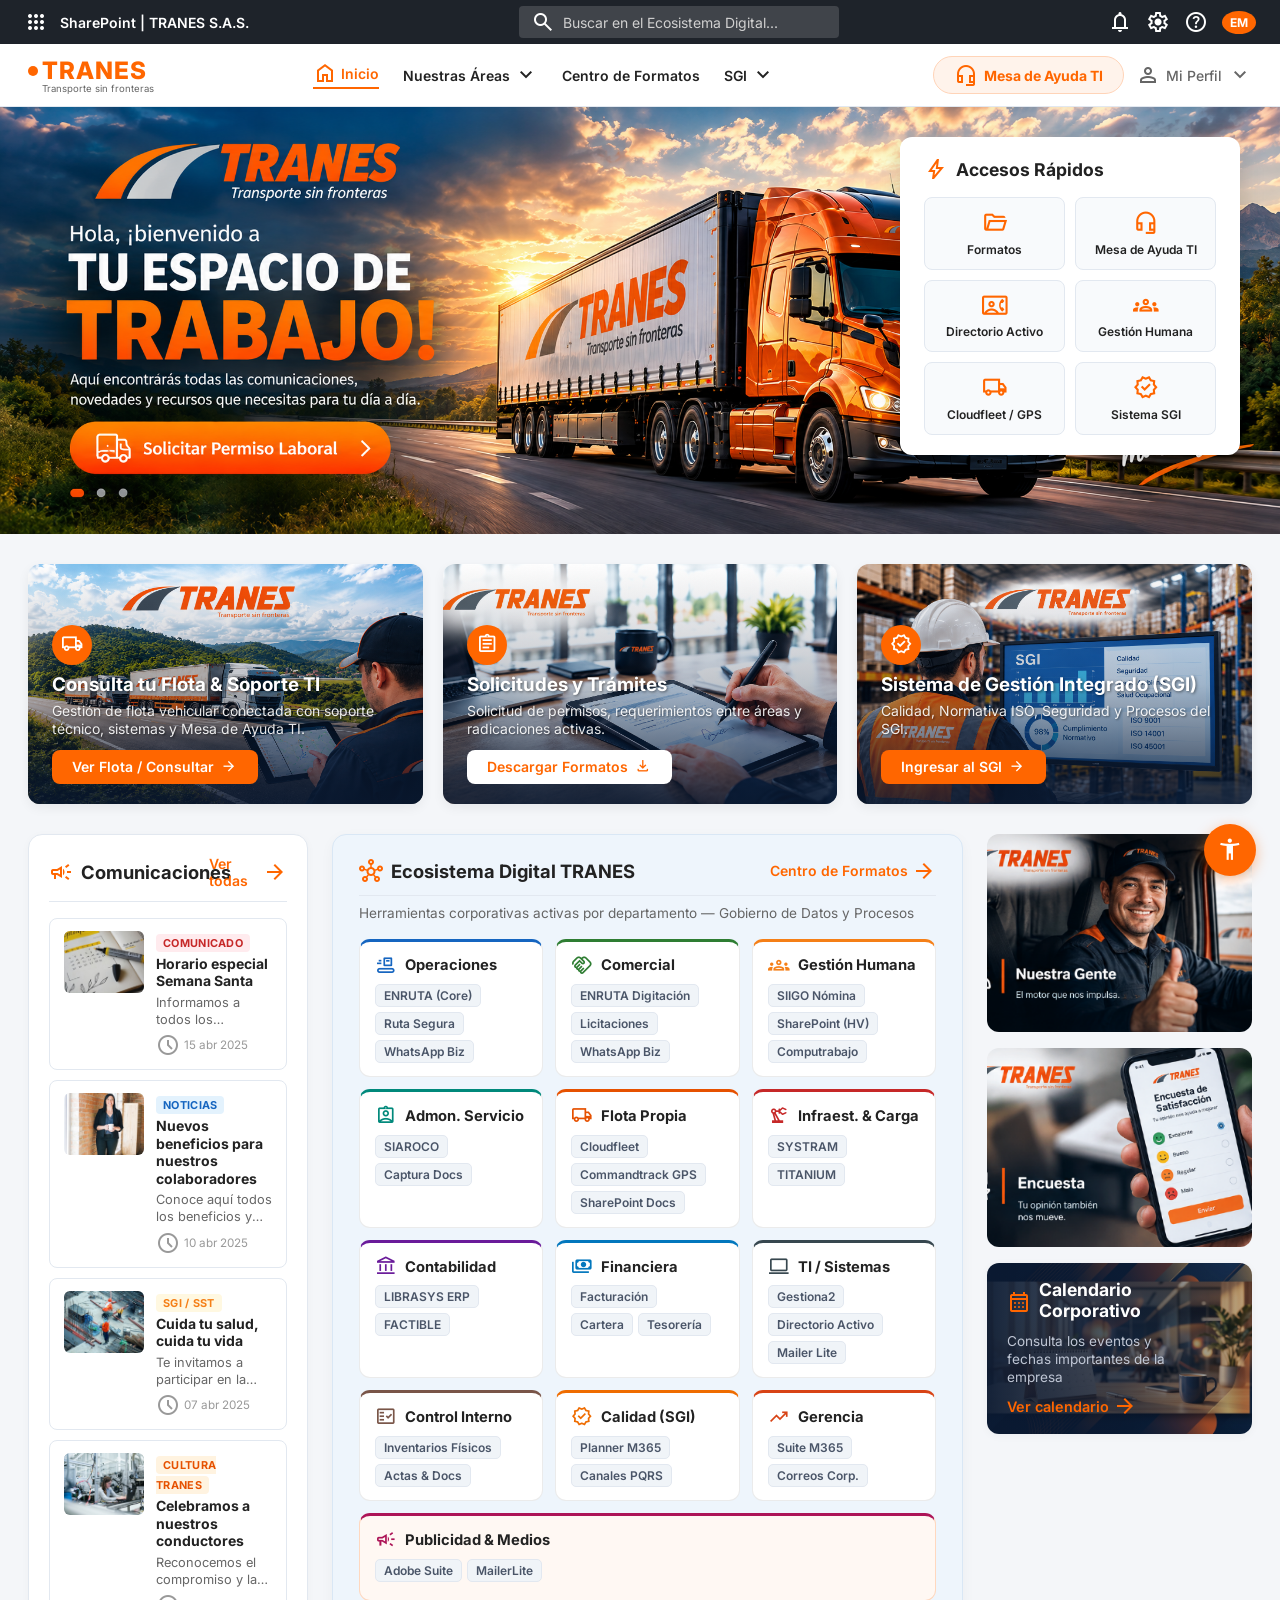
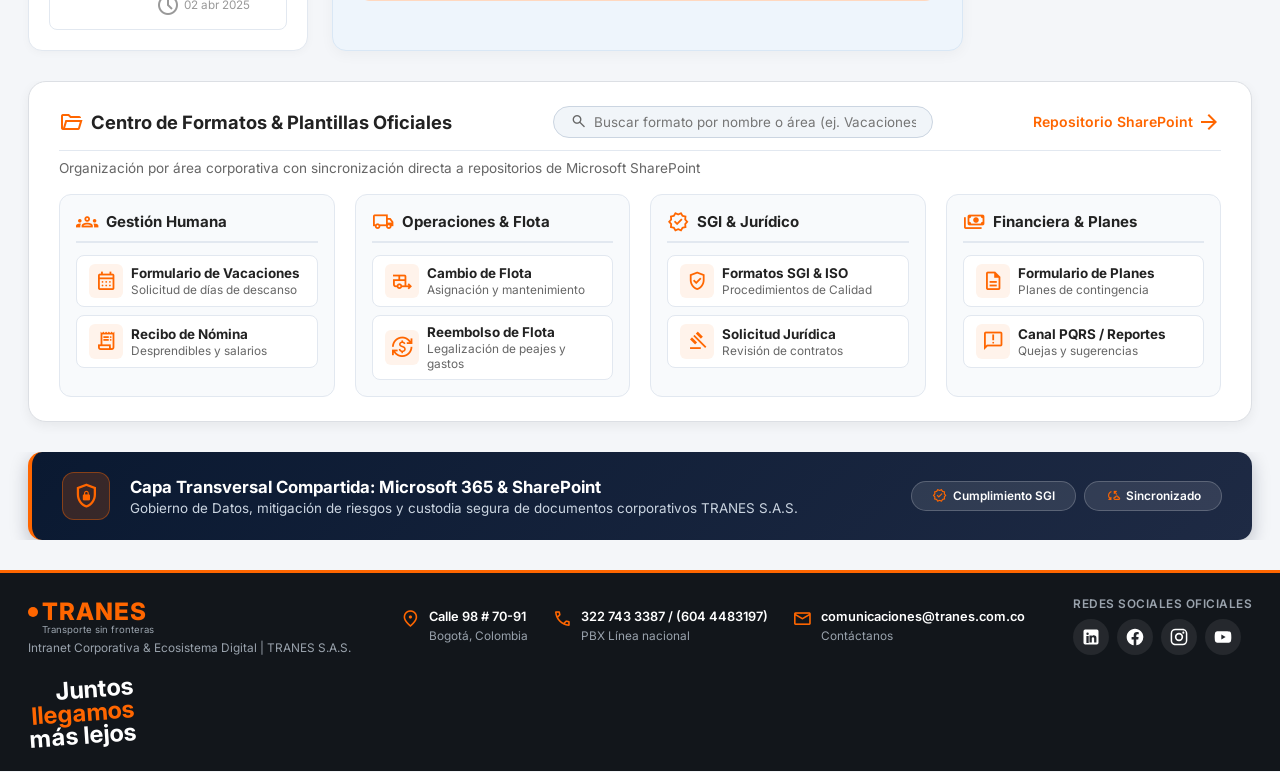
==== Diseño preview Sharepoint/index.html @ 7fc4f7f6 "Add files via upload" ====
<!doctype html>
<html lang="es">
<head>
  <meta charset="UTF-8" />
  <meta name="viewport" content="width=device-width, initial-scale=1.0" />
  <meta http-equiv="X-UA-Compatible" content="IE=edge" />
  <title>TRÁNES S.A.S. | Intranet Corporativa & Ecosistema Digital</title>

  <!-- PRECONNECT: conexión temprana a dominios externos -->
  <link rel="preconnect" href="https://fonts.googleapis.com" />
  <link rel="preconnect" href="https://fonts.gstatic.com" crossorigin />

  <!-- PRELOAD: recurso crítico de fuentes (font-display=swap evita bloqueo) -->
  <link rel="preload" as="style" href="https://fonts.googleapis.com/css2?family=Inter:wght@400;500;600;700;800&family=Caveat:wght@600;700&display=swap" />
  <link rel="stylesheet" href="https://fonts.googleapis.com/css2?family=Inter:wght@400;500;600;700;800&family=Caveat:wght@600;700&display=swap" media="print" onload="this.media='all'" />

  <!-- CSS CRÍTICO: carga síncrona -->
  <link rel="stylesheet" href="styles.css" />

  <!-- Material Symbols: carga asíncrona para no bloquear renderizado -->
  <link rel="preload" as="style" href="https://fonts.googleapis.com/css2?family=Material+Symbols+Outlined:opsz,wght,FILL,GRAD@20..48,100..700,0..1,-50..200" />
  <link rel="stylesheet" href="https://fonts.googleapis.com/css2?family=Material+Symbols+Outlined:opsz,wght,FILL,GRAD@20..48,100..700,0..1,-50..200" media="print" onload="this.media='all'" />

  <noscript>
    <link rel="stylesheet" href="https://fonts.googleapis.com/css2?family=Material+Symbols+Outlined:opsz,wght,FILL,GRAD@20..48,100..700,0..1,-50..200" />
    <link rel="stylesheet" href="https://fonts.googleapis.com/css2?family=Inter:wght@400;500;600;700;800&family=Caveat:wght@600;700&display=swap" />
  </noscript>

  <!-- PRELOAD: imágenes LCP ( Largest Contentful Paint ) -->
  <link rel="preload" as="image" href="assets/banner-flota.png" />
  <link rel="preload" as="image" href="assets/hero-banner.png" />
<body>
  <a href="#inicio" class="skip-nav">Saltar al contenido principal</a>

  <!-- BARRA SUPERIOR DE SHAREPOINT -->
  <header class="topbar" role="banner">
    <div class="topbar-left">
      <button class="app-grid" aria-label="Aplicaciones"><span class="material-symbols-outlined">apps</span></button>
      <span>SharePoint | TRANES S.A.S.</span>
    </div>
    <div class="search">
      <span class="material-symbols-outlined search-icon" aria-hidden="true">search</span>
      <input placeholder="Buscar en el Ecosistema Digital..." aria-label="Buscar en el Ecosistema Digital" />
    </div>
    <div class="top-actions">
      <button aria-label="Notificaciones"><span class="material-symbols-outlined">notifications</span></button>
      <button aria-label="Configuración"><span class="material-symbols-outlined">settings</span></button>
      <button aria-label="Ayuda"><span class="material-symbols-outlined">help</span></button>
      <span class="avatar" title="Emmanuel Muñoz" role="img" aria-label="Avatar de usuario">EM</span>
    </div>
  </header>

  <!-- NAVEGACIÓN PRINCIPAL -->
  <nav class="mainnav" role="navigation" aria-label="Navegación principal">
    <a class="brand" href="#inicio" aria-label="TRÁNES - Inicio">
      <div class="brand-logo">
        <span class="brand-dot" aria-hidden="true"></span>
        <span class="brand-name">TRANES</span>
      </div>
      <span class="brand-tagline">Transporte sin fronteras</span>
    </a>

    <button class="mobile-toggle" aria-label="Abrir menú de navegación" aria-expanded="false" aria-controls="navlinks">
      <span class="material-symbols-outlined">menu</span>
    </button>
    
    <div class="navlinks" id="navlinks">
      <a class="active" href="#inicio"><span class="material-symbols-outlined">home</span> Inicio</a>
      
      <div class="dropdown">
        <button class="dropdown-toggle" aria-expanded="false" aria-controls="menu-areas">
          Nuestras Áreas <span class="material-symbols-outlined">expand_more</span>
        </button>
        <div class="dropdown-menu menu-grid-areas" id="menu-areas" role="menu">
          <a href="#area-operaciones" role="menuitem"><span class="material-symbols-outlined">conveyor_belt</span> Operaciones (ENRUTA)</a>
          <a href="#area-comercial" role="menuitem"><span class="material-symbols-outlined">handshake</span> Comercial (Licitaciones)</a>
          <a href="#area-gh" role="menuitem"><span class="material-symbols-outlined">groups</span> Gestión Humana (SIIGO)</a>
          <a href="#area-admon" role="menuitem"><span class="material-symbols-outlined">assignment_ind</span> Admon. Servicio (SIAROCO)</a>
          <a href="#area-flota" role="menuitem"><span class="material-symbols-outlined">local_shipping</span> Flota Propia (Cloudfleet)</a>
          <a href="#area-infraestructura" role="menuitem"><span class="material-symbols-outlined">precision_manufacturing</span> Infraestructura (SYSTRAM)</a>
          <a href="#area-contabilidad" role="menuitem"><span class="material-symbols-outlined">account_balance</span> Contabilidad (LIBRASYS)</a>
          <a href="#area-financiera" role="menuitem"><span class="material-symbols-outlined">payments</span> Financiera (Facturación)</a>
          <a href="#area-ti" role="menuitem"><span class="material-symbols-outlined">computer</span> TI (Mesa Servicios)</a>
          <a href="#area-control" role="menuitem"><span class="material-symbols-outlined">fact_check</span> Control Interno</a>
          <a href="#area-calidad" role="menuitem"><span class="material-symbols-outlined">verified</span> Calidad / SGI</a>
          <a href="#area-gerencia" role="menuitem"><span class="material-symbols-outlined">trending_up</span> Gerencia (M365)</a>
          <a href="#area-publicidad" role="menuitem"><span class="material-symbols-outlined">campaign</span> Publicidad & Medios</a>
        </div>
      </div>

      <a href="#formatos">Centro de Formatos</a>

      <div class="dropdown">
        <button class="dropdown-toggle" aria-expanded="false" aria-controls="menu-sgi">
          SGI <span class="material-symbols-outlined">expand_more</span>
        </button>
        <div class="dropdown-menu" id="menu-sgi" role="menu">
          <a href="#sgi-calidad" role="menuitem"><span class="material-symbols-outlined">verified</span> Calidad & Certificaciones ISO</a>
          <a href="#sgi-sst" role="menuitem"><span class="material-symbols-outlined">shield</span> Seguridad Laboral (SST)</a>
          <a href="#sgi-riesgos" role="menuitem"><span class="material-symbols-outlined">warning</span> Matriz de Riesgos & Auditorías</a>
          <a href="#sgi-formatos" role="menuitem"><span class="material-symbols-outlined">folder_open</span> Formatos y Manuales SGI</a>
        </div>
      </div>
    </div>

    <div class="navright">
      <a href="https://gestiona2.co/" target="_blank" class="nav-btn nav-btn-highlight" title="Portal Oficial de Soporte Técnico (Gestiona2 / Calderón)" rel="noopener">
        <span class="material-symbols-outlined">headset_mic</span> Mesa de Ayuda TI
      </a>
      <button class="nav-btn"><span class="material-symbols-outlined">person</span> Mi Perfil <span class="material-symbols-outlined">expand_more</span></button>
    </div>
  </nav>

  <main id="inicio">
    <!-- HERO BANNER CON MONITOR EN TIEMPO REAL DEL ECOSISTEMA DIGITAL -->
    <section class="hero" role="region" aria-label="Banner de bienvenida de la intranet TRANES con imagen de camión en carretera">
      <div class="hero-content">
        <aside class="quick-panel" aria-label="Accesos rápidos">
          <h2><span class="material-symbols-outlined orange-icon" aria-hidden="true">bolt</span> Accesos Rápidos</h2>
          <div class="quick-grid">
            <button class="quick-item" aria-label="Formatos">
              <span class="material-symbols-outlined" aria-hidden="true">folder_open</span>
              <span>Formatos</span>
            </button>
            <button class="quick-item" aria-label="Mesa de Ayuda TI">
              <span class="material-symbols-outlined" aria-hidden="true">headset_mic</span>
              <span>Mesa de Ayuda TI</span>
            </button>
            <button class="quick-item" aria-label="Directorio Activo">
              <span class="material-symbols-outlined" aria-hidden="true">contact_phone</span>
              <span>Directorio Activo</span>
            </button>
            <button class="quick-item" aria-label="Gestión Humana">
              <span class="material-symbols-outlined" aria-hidden="true">groups</span>
              <span>Gestión Humana</span>
            </button>
            <button class="quick-item" aria-label="Cloudfleet / GPS">
              <span class="material-symbols-outlined" aria-hidden="true">local_shipping</span>
              <span>Cloudfleet / GPS</span>
            </button>
            <button class="quick-item" aria-label="Sistema SGI">
              <span class="material-symbols-outlined" aria-hidden="true">verified</span>
              <span>Sistema SGI</span>
            </button>
          </div>
        </aside>
      </div>
    </section>

    <!-- BANNERS DE ACCESO RÁPIDO (3 BANNERS SUPERIORES) -->
    <section class="feature-grid" aria-label="Accesos destacados">
      <div class="feature-card" title="Consulta tu Flota y Monitoreo GPS (Cloudfleet / GPS Commandtrack)" aria-label="Banner de flota y soporte TI">
        <img src="assets/banner-flota.png" class="card-bg-img" alt="" aria-hidden="true" width="1200" height="630" />
        <div class="card-content-wrapper">
          <div class="card-icon"><span class="material-symbols-outlined" aria-hidden="true">local_shipping</span></div>
          <div class="card-text">
              <h3>Consulta tu Flota & Soporte TI</h3>
              <p>Gestión de flota vehicular conectada con soporte técnico, sistemas y Mesa de Ayuda TI.</p>
          </div>
          <a href="https://gestiona2.co/" target="_blank" class="banner-btn" rel="noopener">Ver Flota / Consultar <span class="material-symbols-outlined" aria-hidden="true">arrow_forward</span></a>
        </div>
      </div>

      <div class="feature-card" title="Solicitudes y Trámites" aria-label="Banner de solicitudes y trámites">
        <img src="assets/banner-formatos.png" class="card-bg-img" alt="" aria-hidden="true" width="1200" height="630" />
        <div class="card-content-wrapper">
          <div class="card-icon"><span class="material-symbols-outlined" aria-hidden="true">assignment</span></div>
          <div class="card-text">
              <h3>Solicitudes y Trámites</h3>
              <p>Solicitud de permisos, requerimientos entre áreas y radicaciones activas.</p>
          </div>
          <a href="#formatos" class="banner-btn banner-btn-secondary">Descargar Formatos <span class="material-symbols-outlined" aria-hidden="true">download</span></a>
        </div>
      </div>

      <div class="feature-card" id="sgi" title="Sistema de Gestión Integrado (SGI)" aria-label="Banner del Sistema de Gestión Integrado">
        <img src="assets/banner-sst.png" class="card-bg-img" alt="" aria-hidden="true" width="1200" height="630" />
        <div class="card-content-wrapper">
          <div class="card-icon"><span class="material-symbols-outlined" aria-hidden="true">verified</span></div>
          <div class="card-text">
              <h3>Sistema de Gestión Integrado (SGI)</h3>
              <p>Calidad, Normativa ISO, Seguridad y Procesos del SGI.</p>
          </div>
          <a href="#sgi" class="banner-btn">Ingresar al SGI <span class="material-symbols-outlined" aria-hidden="true">arrow_forward</span></a>
        </div>
      </div>
    </section>

    <!-- LAYOUT PRINCIPAL (COMUNICACIONES, ECOSISTEMA DIGITAL Y WIDGETS) -->
    <section class="main-content-layout">
      <!-- COMUNICACIONES INTERNAS -->
      <div class="col-comunicaciones" id="comunicaciones">
        <div class="section-header">
          <div class="header-title">
            <span class="material-symbols-outlined orange-icon" aria-hidden="true">campaign</span>
            <h2>Comunicaciones</h2>
          </div>
          <a href="#" class="view-all">Ver todas <span class="material-symbols-outlined" aria-hidden="true">arrow_forward</span></a>
        </div>
        
        <div class="news-list">
          <article class="news-item">
            <div class="news-thumb" style="background-image: url('assets/news-comunicado.jpg');" role="img" aria-label="Horario especial Semana Santa" loading="lazy"></div>
            <div class="news-info">
              <span class="tag tag-red">Comunicado</span>
              <h3>Horario especial Semana Santa</h3>
              <p>Informamos a todos los colaboradores que durante la semana santa el horario de operación tendrá modificación...</p>
              <small><span class="material-symbols-outlined icon-small" aria-hidden="true">schedule</span> 15 abr 2025</small>
            </div>
          </article>
          <article class="news-item">
            <div class="news-thumb" style="background-image: url('assets/news-noticias.jpg');" role="img" aria-label="Nuevos beneficios" loading="lazy"></div>
            <div class="news-info">
              <span class="tag tag-blue">Noticias</span>
              <h3>Nuevos beneficios para nuestros colaboradores</h3>
              <p>Conoce aquí todos los beneficios y convenios que tenemos para ti y tu familia.</p>
              <small><span class="material-symbols-outlined icon-small" aria-hidden="true">schedule</span> 10 abr 2025</small>
            </div>
          </article>
          <article class="news-item">
            <div class="news-thumb" style="background-image: url('assets/news-sst.jpg');" role="img" aria-label="Campaña de salud" loading="lazy"></div>
            <div class="news-info">
              <span class="tag tag-yellow">SGI / SST</span>
              <h3>Cuida tu salud, cuida tu vida</h3>
              <p>Te invitamos a participar en la campaña de prevención de riesgos laborales SGI. Juntos por un entorno más seguro.</p>
              <small><span class="material-symbols-outlined icon-small" aria-hidden="true">schedule</span> 07 abr 2025</small>
            </div>
          </article>
          <article class="news-item">
            <div class="news-thumb" style="background-image: url('assets/news-cultura.jpg');" role="img" aria-label="Cultura Tranes" loading="lazy"></div>
            <div class="news-info">
              <span class="tag tag-orange">Cultura Tranes</span>
              <h3>Celebramos a nuestros conductores</h3>
              <p>Reconocemos el compromiso y la dedicación de todo nuestro equipo en carretera.</p>
              <small><span class="material-symbols-outlined icon-small" aria-hidden="true">schedule</span> 02 abr 2025</small>
            </div>
          </article>
        </div>
      </div>

      <!-- MÓDULO CENTRAL: ECOSISTEMA DIGITAL & NUESTRAS ÁREAS -->
      <div class="col-center" id="ecosistema">
        <div class="areas-container" id="areas">
          <div class="section-header">
            <div class="header-title">
              <span class="material-symbols-outlined orange-icon" aria-hidden="true">hub</span>
              <h2>Ecosistema Digital TRANES</h2>
            </div>
            <a href="#formatos" class="view-all">Centro de Formatos <span class="material-symbols-outlined" aria-hidden="true">arrow_forward</span></a>
          </div>
          <p class="subtitle">Herramientas corporativas activas por departamento — Gobierno de Datos y Procesos</p>
          
          <div class="area-grid-13">
            <div class="area-card" id="area-operaciones" style="--col-accent: #1565c0;">
              <div class="area-head"><span class="material-symbols-outlined" aria-hidden="true">conveyor_belt</span> Operaciones</div>
              <div class="area-tools">
                <span class="tool-badge">ENRUTA (Core)</span>
                <span class="tool-badge">Ruta Segura</span>
                <span class="tool-badge">WhatsApp Biz</span>
              </div>
            </div>

            <div class="area-card" id="area-comercial" style="--col-accent: #2e7d32;">
              <div class="area-head"><span class="material-symbols-outlined" aria-hidden="true">handshake</span> Comercial</div>
              <div class="area-tools">
                <span class="tool-badge">ENRUTA Digitación</span>
                <span class="tool-badge">Licitaciones</span>
                <span class="tool-badge">WhatsApp Biz</span>
              </div>
            </div>

            <div class="area-card" id="area-gh" style="--col-accent: #f57f17;">
              <div class="area-head"><span class="material-symbols-outlined" aria-hidden="true">groups</span> Gestión Humana</div>
              <div class="area-tools">
                <span class="tool-badge">SIIGO Nómina</span>
                <span class="tool-badge">SharePoint (HV)</span>
                <span class="tool-badge">Computrabajo</span>
              </div>
            </div>

            <div class="area-card" id="area-admon" style="--col-accent: #00897b;">
              <div class="area-head"><span class="material-symbols-outlined" aria-hidden="true">assignment_ind</span> Admon. Servicio</div>
              <div class="area-tools">
                <span class="tool-badge">SIAROCO</span>
                <span class="tool-badge">Captura Docs</span>
              </div>
            </div>

            <div class="area-card" id="area-flota" style="--col-accent: #e65100;">
              <div class="area-head"><span class="material-symbols-outlined" aria-hidden="true">local_shipping</span> Flota Propia</div>
              <div class="area-tools">
                <span class="tool-badge">Cloudfleet</span>
                <span class="tool-badge">Commandtrack GPS</span>
                <span class="tool-badge">SharePoint Docs</span>
              </div>
            </div>

            <div class="area-card" id="area-infraestructura" style="--col-accent: #c62828;">
              <div class="area-head"><span class="material-symbols-outlined" aria-hidden="true">precision_manufacturing</span> Infraest. & Carga</div>
              <div class="area-tools">
                <span class="tool-badge">SYSTRAM</span>
                <span class="tool-badge">TITANIUM</span>
              </div>
            </div>

            <div class="area-card" id="area-contabilidad" style="--col-accent: #6a1b9a;">
              <div class="area-head"><span class="material-symbols-outlined" aria-hidden="true">account_balance</span> Contabilidad</div>
              <div class="area-tools">
                <span class="tool-badge">LIBRASYS ERP</span>
                <span class="tool-badge">FACTIBLE</span>
              </div>
            </div>

            <div class="area-card" id="area-financiera" style="--col-accent: #0277bd;">
              <div class="area-head"><span class="material-symbols-outlined" aria-hidden="true">payments</span> Financiera</div>
              <div class="area-tools">
                <span class="tool-badge">Facturación</span>
                <span class="tool-badge">Cartera</span>
                <span class="tool-badge">Tesorería</span>
              </div>
            </div>

            <div class="area-card" id="area-ti" style="--col-accent: #37474f;">
              <div class="area-head"><span class="material-symbols-outlined" aria-hidden="true">computer</span> TI / Sistemas</div>
              <div class="area-tools">
                <span class="tool-badge">Gestiona2</span>
                <span class="tool-badge">Directorio Activo</span>
                <span class="tool-badge">Mailer Lite</span>
              </div>
            </div>

            <div class="area-card" id="area-control" style="--col-accent: #795548;">
              <div class="area-head"><span class="material-symbols-outlined" aria-hidden="true">fact_check</span> Control Interno</div>
              <div class="area-tools">
                <span class="tool-badge">Inventarios Físicos</span>
                <span class="tool-badge">Actas & Docs</span>
              </div>
            </div>

            <div class="area-card" id="area-calidad" style="--col-accent: #ef6c00;">
              <div class="area-head"><span class="material-symbols-outlined" aria-hidden="true">verified</span> Calidad (SGI)</div>
              <div class="area-tools">
                <span class="tool-badge">Planner M365</span>
                <span class="tool-badge">Canales PQRS</span>
              </div>
            </div>

            <div class="area-card" id="area-gerencia" style="--col-accent: #d84315;">
              <div class="area-head"><span class="material-symbols-outlined" aria-hidden="true">trending_up</span> Gerencia</div>
              <div class="area-tools">
                <span class="tool-badge">Suite M365</span>
                <span class="tool-badge">Correos Corp.</span>
              </div>
            </div>

            <div class="area-card area-card-wide" id="area-publicidad" style="--col-accent: #ad1457;">
              <div class="area-head"><span class="material-symbols-outlined" aria-hidden="true">campaign</span> Publicidad & Medios</div>
              <div class="area-tools">
                <span class="tool-badge">Adobe Suite</span>
                <span class="tool-badge">MailerLite</span>
              </div>
            </div>
          </div>
        </div>
      </div>

      <!-- WIDGETS LATERALES DERECHOS -->
      <div class="col-widgets">
        <div class="widget widget-people">
          <p class="w-title">Nuestra Gente</p>
          <h3>Nuestra Fuerza</h3>
          <p>La seguridad y el compromiso de cada uno de nosotros hacen la diferencia.</p>
          <button class="widget-btn" aria-label="Conoce más sobre nuestra gente">Conoce más <span class="material-symbols-outlined" aria-hidden="true">chevron_right</span></button>
        </div>

        <div class="widget widget-survey">
          <div class="w-icon-title">
            <span class="material-symbols-outlined orange-icon" aria-hidden="true">assignment</span>
            <h3>Encuesta de Satisfacción</h3>
          </div>
          <p>Tu opinión nos ayuda a mejorar</p>
          <button class="widget-btn-white" aria-label="Participar en encuesta de satisfacción">Participar <span class="material-symbols-outlined" aria-hidden="true">arrow_forward</span></button>
        </div>

        <div class="widget widget-calendar">
          <div class="w-icon-title">
            <span class="material-symbols-outlined orange-icon" aria-hidden="true">calendar_month</span>
            <h3>Calendario Corporativo</h3>
          </div>
          <p>Consulta los eventos y fechas importantes de la empresa</p>
          <a href="#" class="view-all">Ver calendario <span class="material-symbols-outlined" aria-hidden="true">arrow_forward</span></a>
        </div>
      </div>
    </section>

    <!-- CENTRO DE FORMATOS EXTENDIDO CON BUSCADOR INTERACTIVO EN TIEMPO REAL -->
    <section class="formatos-full-wrapper" id="formatos">
      <div class="formatos-container formatos-prominente-full">
        <div class="section-header format-header-with-search">
          <div class="header-title">
            <span class="material-symbols-outlined orange-icon" aria-hidden="true">folder_open</span>
            <h2>Centro de Formatos & Plantillas Oficiales</h2>
          </div>
          
          <div class="fmt-search-box">
            <span class="material-symbols-outlined search-icon" aria-hidden="true">search</span>
            <input type="text" id="fmt-search-input" placeholder="Buscar formato por nombre o área (ej. Vacaciones, ISO)..." aria-label="Buscar formato por nombre o área" />
          </div>

          <a href="#" class="view-all">Repositorio SharePoint <span class="material-symbols-outlined" aria-hidden="true">arrow_forward</span></a>
        </div>
        <p class="subtitle">Organización por área corporativa con sincronización directa a repositorios de Microsoft SharePoint</p>

        <div class="formatos-categories-grid">
          <div class="fmt-category-col">
            <div class="fmt-category-header">
              <span class="material-symbols-outlined" aria-hidden="true">groups</span>
              <h3>Gestión Humana</h3>
            </div>
            <div class="fmt-list">
              <button class="fmt-btn-card" data-sharepoint-id="fmt-vacaciones" aria-label="Formulario de Vacaciones">
                <span class="material-symbols-outlined" aria-hidden="true">calendar_month</span>
                <div class="fmt-info">
                  <strong>Formulario de Vacaciones</strong>
                  <small>Solicitud de días de descanso</small>
                </div>
              </button>

              <button class="fmt-btn-card" data-sharepoint-id="fmt-nomina" aria-label="Recibo de Nómina">
                <span class="material-symbols-outlined" aria-hidden="true">receipt_long</span>
                <div class="fmt-info">
                  <strong>Recibo de Nómina</strong>
                  <small>Desprendibles y salarios</small>
                </div>
              </button>
            </div>
          </div>

          <div class="fmt-category-col">
            <div class="fmt-category-header">
              <span class="material-symbols-outlined" aria-hidden="true">local_shipping</span>
              <h3>Operaciones & Flota</h3>
            </div>
            <div class="fmt-list">
              <button class="fmt-btn-card" data-sharepoint-id="fmt-flota-cambio" aria-label="Cambio de Flota">
                <span class="material-symbols-outlined" aria-hidden="true">rv_hookup</span>
                <div class="fmt-info">
                  <strong>Cambio de Flota</strong>
                  <small>Asignación y mantenimiento</small>
                </div>
              </button>

              <button class="fmt-btn-card" data-sharepoint-id="fmt-flota-reembolso" aria-label="Reembolso de Flota">
                <span class="material-symbols-outlined" aria-hidden="true">currency_exchange</span>
                <div class="fmt-info">
                  <strong>Reembolso de Flota</strong>
                  <small>Legalización de peajes y gastos</small>
                </div>
              </button>
            </div>
          </div>

          <div class="fmt-category-col">
            <div class="fmt-category-header">
              <span class="material-symbols-outlined" aria-hidden="true">verified</span>
              <h3>SGI & Jurídico</h3>
            </div>
            <div class="fmt-list">
              <button class="fmt-btn-card" data-sharepoint-id="fmt-sgi-calidad" aria-label="Formatos SGI e ISO">
                <span class="material-symbols-outlined" aria-hidden="true">verified_user</span>
                <div class="fmt-info">
                  <strong>Formatos SGI & ISO</strong>
                  <small>Procedimientos de Calidad</small>
                </div>
              </button>

              <button class="fmt-btn-card" data-sharepoint-id="fmt-juridico" aria-label="Solicitud Jurídica">
                <span class="material-symbols-outlined" aria-hidden="true">gavel</span>
                <div class="fmt-info">
                  <strong>Solicitud Jurídica</strong>
                  <small>Revisión de contratos</small>
                </div>
              </button>
            </div>
          </div>

          <div class="fmt-category-col">
            <div class="fmt-category-header">
              <span class="material-symbols-outlined" aria-hidden="true">payments</span>
              <h3>Financiera & Planes</h3>
            </div>
            <div class="fmt-list">
              <button class="fmt-btn-card" data-sharepoint-id="fmt-planes" aria-label="Formulario de Planes">
                <span class="material-symbols-outlined" aria-hidden="true">description</span>
                <div class="fmt-info">
                  <strong>Formulario de Planes</strong>
                  <small>Planes de contingencia</small>
                </div>
              </button>

              <button class="fmt-btn-card" data-sharepoint-id="fmt-pqrs" aria-label="Canal PQRS y Reportes">
                <span class="material-symbols-outlined" aria-hidden="true">feedback</span>
                <div class="fmt-info">
                  <strong>Canal PQRS / Reportes</strong>
                  <small>Quejas y sugerencias</small>
                </div>
              </button>
            </div>
          </div>
        </div>
      </div>
    </section>

    <!-- BANNER DE CAPA TRANSVERSAL DE GOBIERNO DE DATOS & MICROSOFT 365 -->
    <section class="governance-bar-section">
      <div class="governance-container">
        <div class="gov-left">
          <div class="gov-icon" aria-hidden="true">
            <span class="material-symbols-outlined">shield_lock</span>
          </div>
          <div class="gov-info">
            <h3>Capa Transversal Compartida: Microsoft 365 & SharePoint</h3>
            <p>Gobierno de Datos, mitigación de riesgos y custodia segura de documentos corporativos TRANES S.A.S.</p>
          </div>
        </div>
        <div class="gov-right">
          <span class="gov-pill"><span class="material-symbols-outlined" aria-hidden="true">verified</span> Cumplimiento SGI</span>
          <span class="gov-pill"><span class="material-symbols-outlined" aria-hidden="true">cloud_sync</span> Sincronizado</span>
        </div>
      </div>
    </section>
  </main>

  <!-- PIE DE PÁGINA -->
  <footer class="site-footer" role="contentinfo">
    <div class="footer-inner">
      <div class="footer-brand-section">
        <a class="brand footer-brand" href="#inicio" aria-label="TRÁNES - Volver al inicio">
          <div class="brand-logo">
            <span class="brand-dot" aria-hidden="true"></span>
            <span class="brand-name">TRANES</span>
          </div>
          <span class="brand-tagline">Transporte sin fronteras</span>
        </a>
        <p class="footer-copy-text">Intranet Corporativa & Ecosistema Digital | TRANES S.A.S.</p>
      </div>

      <div class="footer-contact">
        <div class="f-item">
          <span class="material-symbols-outlined" aria-hidden="true">location_on</span>
          <div><strong>Calle 98 # 70-91</strong><small>Bogotá, Colombia</small></div>
        </div>
        <div class="f-item">
          <span class="material-symbols-outlined" aria-hidden="true">call</span>
          <div><strong>322 743 3387 / (604 4483197)</strong><small>PBX Línea nacional</small></div>
        </div>
        <div class="f-item">
          <span class="material-symbols-outlined" aria-hidden="true">mail</span>
          <div><strong>comunicaciones@tranes.com.co</strong><small>Contáctanos</small></div>
        </div>
      </div>

      <div class="footer-social">
        <p class="social-title">Redes Sociales Oficiales</p>
        <div class="social-icons">
          <a href="https://www.linkedin.com" target="_blank" rel="noopener" title="LinkedIn TRANES" class="social-btn" aria-label="LinkedIn TRANES">
            <svg width="20" height="20" viewBox="0 0 24 24" fill="currentColor" aria-hidden="true"><path d="M19 3a2 2 0 0 1 2 2v14a2 2 0 0 1-2 2H5a2 2 0 0 1-2-2V5a2 2 0 0 1 2-2h14m-.5 15.5v-5.3a3.26 3.26 0 0 0-3.26-3.26c-.85 0-1.84.52-2.28 1.3v-1.11h-2.79v8.37h2.79v-4.93c0-.77.62-1.4 1.39-1.4a1.4 1.4 0 0 1 1.4 1.4v4.93h2.75M6.46 10.9v8.37H9.25V10.9H6.46M7.86 6.72a1.47 1.47 0 1 0 0 2.94 1.47 1.47 0 0 0 0-2.94Z"/></svg>
          </a>
          <a href="https://www.facebook.com" target="_blank" rel="noopener" title="Facebook TRANES" class="social-btn" aria-label="Facebook TRANES">
            <svg width="20" height="20" viewBox="0 0 24 24" fill="currentColor" aria-hidden="true"><path d="M12 2.04C6.5 2.04 2 6.53 2 12.06C2 17.06 5.66 21.21 10.44 21.96V14.96H7.9V12.06H10.44V9.85C10.44 7.34 11.93 5.96 14.22 5.96C15.31 5.96 16.45 6.15 16.45 6.15V8.62H15.19C13.95 8.62 13.56 9.39 13.56 10.18V12.06H16.34L15.89 14.96H13.56V21.96A10 10 0 0 0 22 12.06C22 6.53 17.5 2.04 12 2.04Z"/></svg>
          </a>
          <a href="https://www.instagram.com" target="_blank" rel="noopener" title="Instagram TRANES" class="social-btn" aria-label="Instagram TRANES">
            <svg width="20" height="20" viewBox="0 0 24 24" fill="currentColor" aria-hidden="true"><path d="M7.8 2h8.4C19.4 2 22 4.6 22 7.8v8.4a5.8 5.8 0 0 1-5.8 5.8H7.8C4.6 22 2 19.4 2 16.2V7.8A5.8 5.8 0 0 1 7.8 2m-.2 2A3.8 3.8 0 0 0 3.8 7.8v8.4A3.8 3.8 0 0 0 7.6 20h8.8a3.8 3.8 0 0 0 3.8-3.8V7.8A3.8 3.8 0 0 0 16.4 4H7.6m9.65 1.5a1.25 1.25 0 0 1 1.25 1.25A1.25 1.25 0 0 1 17.25 8a1.25 1.25 0 0 1-1.25-1.25c0-.69.56-1.25 1.25-1.25M12 7a5 5 0 0 1 5 5a5 5 0 0 1-5 5a5 5 0 0 1-5-5a5 5 0 0 1 5-5m0 2a3 3 0 0 0-3 3a3 3 0 0 0 3 3a3 3 0 0 0 3-3a3 3 0 0 0-3-3Z"/></svg>
          </a>
          <a href="https://www.youtube.com" target="_blank" rel="noopener" title="YouTube TRANES" class="social-btn" aria-label="YouTube TRANES">
            <svg width="20" height="20" viewBox="0 0 24 24" fill="currentColor" aria-hidden="true"><path d="m10 15l5.19-3L10 9v6m11.56-7.83c.13.47.22 1.1.28 1.9.07.8.1 1.49.1 2.09L22 12c0 2.19-.16 3.8-.44 4.83-.25.9-.83 1.48-1.73 1.73-.47.13-1.33.22-2.65.28-1.3.07-2.49.1-3.59.1L12 19c-4.19 0-6.8-.16-7.83-.44-.9-.25-1.48-.83-1.73-1.73-.13-.47-.22-1.1-.28-1.9-.07-.8-.1-1.49-.1-2.09L2 12c0-2.19.16-3.8.44-4.83.25-.9.83-1.48 1.73-1.73.47-.13 1.33-.22 2.65-.28 1.3-.07 2.49-.1 3.59-.1L12 5c4.19 0 6.8.16 7.83.44.9.25 1.48.83 1.73 1.73Z"/></svg>
          </a>
        </div>
      </div>

      <div class="footer-script" aria-hidden="true">
        <span>Juntos</span>
        <span class="hl">llegamos</span>
        <span>más lejos</span>
      </div>
    </div>
  </footer>

  <!-- BARRA DE ACCESIBILIDAD -->
  <div class="a11y-toolbar" role="toolbar" aria-label="Herramientas de accesibilidad">
    <button class="a11y-toggle" aria-label="Abrir herramientas de accesibilidad" aria-expanded="false">
      <span class="material-symbols-outlined" aria-hidden="true">accessibility_new</span>
    </button>
    <div class="a11y-panel" role="group" aria-label="Opciones de accesibilidad">
      <p class="a11y-panel-title">Accesibilidad</p>
      <button class="a11y-btn" data-action="contrast" aria-label="Alternar modo alto contraste">
        <span class="material-symbols-outlined" aria-hidden="true">contrast</span>
        <span>Alto Contraste</span>
      </button>
      <button class="a11y-btn" data-action="fontsize-increase" aria-label="Aumentar tamaño del texto">
        <span class="material-symbols-outlined" aria-hidden="true">text_increase</span>
        <span>Aumentar Texto</span>
      </button>
      <button class="a11y-btn" data-action="fontsize-decrease" aria-label="Reducir tamaño del texto">
        <span class="material-symbols-outlined" aria-hidden="true">text_decrease</span>
        <span>Reducir Texto</span>
      </button>
      <button class="a11y-btn" data-action="reset" aria-label="Restablecer configuración de accesibilidad">
        <span class="material-symbols-outlined" aria-hidden="true">restart_alt</span>
        <span>Restablecer</span>
      </button>
    </div>
  </div>

  <script src="app.js" defer></script>
</body>
</html>
---- Diseño preview Sharepoint/styles.css ----
/* ============================================
   TRANES S.A.S. — Intranet Corporativa
   Design Tokens & Variables
   ============================================ */
:root {
  /* Colores Corporativos (invariantes) */
  --orange: #ff6600;
  --orange-hover: #e65c00;
  --orange-light: #fff3eb;
  --orange-border: #ffd4b8;
  --dark-bg: #1e232a;
  --light-bg: #f7f9fc;
  --light-blue-box: #eef5fc;
  --text-dark: #222222;
  --text-gray: #666666;
  --border: #e2e8f0;
  --white: #ffffff;
  --shadow-sm: 0 2px 5px rgba(0,0,0,0.03);
  --shadow-md: 0 4px 12px rgba(0,0,0,0.06);
  --shadow-lg: 0 8px 24px rgba(0,0,0,0.12);
  --shadow-xl: 0 10px 25px rgba(0,0,0,0.18);

  /* Spacing Scale */
  --space-2xs: 4px;
  --space-xs: 6px;
  --space-sm: 8px;
  --space-md: 12px;
  --space-base: 16px;
  --space-lg: 20px;
  --space-xl: 24px;
  --space-2xl: 30px;
  --space-3xl: 40px;

  /* Typography Scale */
  --text-2xs: 0.68rem;
  --text-xs: 0.74rem;
  --text-sm: 0.80rem;
  --text-base: 0.84rem;
  --text-md: 0.875rem;
  --text-lg: 0.94rem;
  --text-xl: 1.05rem;
  --text-2xl: 1.18rem;
  --text-3xl: 1.5rem;

  /* Layout */
  --container-max: 1700px;
  --side-padding: 36px;
  --radius-sm: 6px;
  --radius-md: 8px;
  --radius-lg: 12px;
  --radius-xl: 14px;
  --radius-2xl: 18px;
}

/* ============================================
   Reset & Base
   ============================================ */
* {
  margin: 0;
  padding: 0;
  box-sizing: border-box;
  font-family: 'Inter', sans-serif;
}

body {
  background-color: #f4f6f9;
  color: var(--text-dark);
}

.orange-icon { color: var(--orange); }

.app-grid { display: flex; align-items: center; }
.w-title { font-size: var(--text-sm); opacity: 0.85; margin-bottom: var(--space-xs); }
.formatos-container { width: 100%; }
.footer-brand { text-decoration: none; }

.col-comunicaciones {
  background: white;
  border-radius: var(--radius-xl);
  padding: 22px;
  border: 1px solid var(--border);
  box-shadow: 0 2px 8px rgba(0,0,0,0.03);
  display: flex;
  flex-direction: column;
}
.col-comunicaciones .news-list {
  flex: 1;
}

a.view-all { 
  color: var(--orange); 
  text-decoration: none; 
  font-size: var(--text-md); 
  font-weight: 600; 
  display: flex; 
  align-items: center; 
  gap: var(--space-2xs); 
}
a.view-all:hover { text-decoration: underline; }

/* Focus Visible (Accessibility) */
:focus-visible {
  outline: 2px solid var(--orange);
  outline-offset: 2px;
}
button:focus:not(:focus-visible),
a:focus:not(:focus-visible) {
  outline: none;
}

/* Skip Navigation */
.skip-nav {
  position: absolute;
  top: -100%;
  left: var(--space-base);
  background: var(--orange);
  color: white;
  padding: var(--space-sm) var(--space-base);
  border-radius: 0 0 var(--radius-md) var(--radius-md);
  font-weight: 700;
  font-size: var(--text-md);
  text-decoration: none;
  z-index: 10000;
  transition: top 0.2s ease;
}
.skip-nav:focus {
  top: 0;
}

/* ============================================
   TOPBAR
   ============================================ */
.topbar {
  background-color: var(--dark-bg);
  color: white;
  display: flex;
  justify-content: space-between;
  align-items: center;
  padding: var(--space-xs) var(--space-xl);
  font-size: var(--text-md);
}
.topbar-left { display: flex; align-items: center; gap: var(--space-md); font-weight: 600; }
.topbar button { background: none; border: none; color: white; cursor: pointer; display: flex; align-items: center; }
.search { background: rgba(255, 255, 255, 0.15); border-radius: 4px; padding: var(--space-2xs) var(--space-md); display: flex; align-items: center; width: 320px; }
.search input { background: none; border: none; color: white; outline: none; margin-left: var(--space-sm); width: 100%; font-size: var(--text-md); }
.search input::placeholder { color: #d0d0d0; }
.top-actions { display: flex; align-items: center; gap: 14px; }
.avatar { background-color: var(--orange); padding: var(--space-2xs) var(--space-sm); border-radius: 50%; font-weight: bold; font-size: 0.75rem; }

/* ============================================
   MAIN NAV
   ============================================ */
.mainnav {
  display: flex;
  justify-content: space-between;
  align-items: center;
  padding: var(--space-md) var(--side-padding);
  background: white;
  border-bottom: 1px solid var(--border);
  position: sticky;
  top: 0;
  z-index: 100;
  box-shadow: var(--shadow-sm);
}
.brand {
  display: flex;
  flex-direction: column;
  text-decoration: none;
  gap: 0;
}
.brand-logo {
  display: flex;
  align-items: center;
  gap: var(--space-2xs);
}
.brand-dot {
  width: 10px;
  height: 10px;
  background: var(--orange);
  border-radius: 50%;
  display: inline-block;
}
.brand-name {
  font-size: var(--text-3xl);
  font-weight: 800;
  color: var(--orange);
  letter-spacing: 1px;
}
.brand-tagline {
  font-size: 0.6rem;
  color: var(--text-gray);
  margin-top: -2px;
  margin-left: 14px;
}

/* Mobile Toggle */
.mobile-toggle {
  display: none;
  background: none;
  border: none;
  cursor: pointer;
  color: var(--text-dark);
  padding: var(--space-sm);
  border-radius: var(--radius-md);
}
.mobile-toggle:hover {
  background: var(--light-bg);
}
.mobile-toggle .material-symbols-outlined {
  font-size: 1.6rem;
}

.navlinks { display: flex; gap: 24px; align-items: center; }
.navlinks > a, .dropdown-toggle { 
  text-decoration: none; color: var(--text-dark); font-weight: 600; font-size: var(--text-md);
  display: flex; align-items: center; gap: var(--space-2xs); cursor: pointer;
}
.navlinks > a.active { color: var(--orange); border-bottom: 2px solid var(--orange); padding-bottom: 2px; }

/* Dropdowns — Click Toggle */
.dropdown { position: relative; }
.dropdown-toggle {
  background: none;
  border: none;
  font-family: inherit;
  padding: 0;
}
.dropdown-menu {
  display: none;
  position: absolute;
  top: 100%;
  left: 0;
  background: white;
  min-width: 260px;
  box-shadow: var(--shadow-xl);
  border-radius: 10px;
  padding: var(--space-sm) 0;
  border: 1px solid var(--border);
  z-index: 200;
}
.dropdown.open .dropdown-menu,
.dropdown-menu.show { display: flex; flex-direction: column; }
.dropdown-menu a {
  padding: 10px 16px;
  font-size: var(--text-md);
  color: var(--text-dark);
  display: flex;
  align-items: center;
  gap: 10px;
  transition: background 0.2s, color 0.2s;
  text-decoration: none;
}
.dropdown-menu a:hover {
  background: var(--light-blue-box);
  color: var(--orange);
}
.dropdown-menu.menu-grid-areas {
  min-width: 320px;
  max-height: 400px;
  overflow-y: auto;
}

.navright { display: flex; gap: var(--space-md); align-items: center; }
.nav-btn {
  background: none; border: none; cursor: pointer; color: var(--text-gray); font-size: var(--text-md);
  display: flex; align-items: center; gap: var(--space-xs); font-weight: 500; text-decoration: none;
}
.nav-btn:hover { color: var(--orange); }
.nav-btn-highlight {
  background: var(--orange-light);
  color: var(--orange) !important;
  border: 1px solid var(--orange-border);
  padding: var(--space-xs) var(--space-lg);
  border-radius: 20px;
  font-weight: 700 !important;
  transition: all 0.2s;
}
.nav-btn-highlight:hover {
  background: var(--orange);
  color: white !important;
  box-shadow: 0 4px 10px rgba(255, 102, 0, 0.3);
}

/* ============================================
   HERO SECTION (Original)
   ============================================ */
.hero {
  position: relative;
  aspect-ratio: 2172 / 724;
  min-height: unset;
  height: auto;
  background-image: url('assets/hero-banner.png');
  background-size: 100% 100%;
  background-position: center;
  background-repeat: no-repeat;
  background-color: #0a1931;
  display: flex;
  align-items: flex-start;
  padding: 18px 40px;
}
.hero-content {
  position: relative; z-index: 10; width: 100%; margin: 0 auto;
  display: flex; justify-content: flex-end; align-items: flex-start; gap: 20px;
  padding-top: 12px;
}

/* Quick Panel */
.quick-panel {
  background: white; border-radius: 12px; padding: 20px 24px; width: 390px;
  box-shadow: 0 10px 25px rgba(0,0,0,0.18);
  align-self: flex-start;
}
.quick-panel h2 { font-size: 1.1rem; display: flex; align-items: center; gap: 8px; color: var(--text-dark); margin-bottom: 16px; font-weight: 700; }
.quick-grid { display: grid; grid-template-columns: 1fr 1fr; gap: 10px; }
.quick-item {
  background: #f8fafc; border: 1px solid var(--border); border-radius: 8px;
  padding: 12px 10px; display: flex; flex-direction: column; align-items: center; justify-content: center;
  gap: 6px; cursor: pointer; transition: all 0.2s ease;
  color: var(--text-dark); font-size: 0.75rem; font-weight: 600; text-align: center;
}
.quick-item .material-symbols-outlined { font-size: 1.6rem; color: var(--orange); }
.quick-item:hover { background: white; border-color: var(--orange); color: var(--orange); box-shadow: 0 4px 10px rgba(0,0,0,0.06); transform: translateY(-2px); }

/* ============================================
   FEATURE CARDS
   ============================================ */
.feature-grid {
  display: grid; grid-template-columns: repeat(3, 1fr); gap: var(--space-lg); padding: var(--space-2xl) var(--side-padding);
  width: 100%; margin: 0 auto;
}
.feature-card {
  min-height: 240px;
  border-radius: var(--radius-lg); border: none; color: white; text-align: left;
  padding: 0; display: flex; align-items: flex-end; position: relative;
  overflow: hidden;
  box-shadow: var(--shadow-md); transition: transform 0.25s ease;
}
.feature-card:hover { transform: translateY(-4px); box-shadow: var(--shadow-lg); }
.card-bg-img {
  position: absolute;
  top: 0; left: 0;
  width: 100%; height: 100%;
  object-fit: cover;
  object-position: center center;
  z-index: 0;
}
.card-content-wrapper {
  position: relative;
  z-index: 1;
  width: 100%;
  min-height: 240px;
  padding: var(--space-lg) var(--space-xl);
  background: linear-gradient(to top, rgba(10,25,49,0.85) 0%, rgba(10,25,49,0.25) 50%, transparent 100%);
  display: flex;
  flex-direction: column;
  justify-content: flex-end;
  gap: var(--space-md);
}
.feature-card .card-icon {
  background: var(--orange);
  color: white;
  width: 40px; height: 40px;
  border-radius: 50%;
  display: flex; align-items: center; justify-content: center;
  margin-bottom: -4px;
}
.feature-card .card-icon .material-symbols-outlined { font-size: 1.4rem; }
.feature-card .card-text h3 {
  font-size: var(--text-2xl);
  font-weight: 700;
  margin: 0 0 var(--space-xs) 0;
  text-shadow: 1px 1px 3px rgba(0,0,0,0.5);
}
.feature-card .card-text p {
  font-size: var(--text-md);
  line-height: 1.3;
  margin: 0;
  opacity: 0.9;
  text-shadow: 1px 1px 2px rgba(0,0,0,0.5);
}
.banner-btn {
  display: inline-flex;
  align-items: center;
  gap: var(--space-xs);
  background: var(--orange);
  color: white;
  padding: var(--space-sm) var(--space-lg);
  border-radius: var(--radius-md);
  font-weight: 600;
  font-size: var(--text-md);
  text-decoration: none;
  width: fit-content;
  transition: all 0.2s ease;
}
.banner-btn:hover { background: var(--orange-hover); transform: scale(1.02); }
.banner-btn .material-symbols-outlined { font-size: 1.1rem; }
.banner-btn-secondary { background: white; color: var(--orange); }
.banner-btn-secondary:hover { background: #f8f9fa; color: var(--orange-hover); }

/* ============================================
   MAIN CONTENT LAYOUT
   ============================================ */
.main-content-layout {
  display: grid; 
  grid-template-columns: 330px 1fr 285px; 
  gap: var(--space-xl); 
  padding: 0 var(--side-padding) var(--space-2xl) var(--side-padding);
  width: 100%; 
  margin: 0 auto; 
  align-items: stretch;
}
.col-comunicaciones {
  background: white;
  border-radius: var(--radius-xl);
  padding: 20px;
  border: 1px solid var(--border);
  box-shadow: 0 2px 8px rgba(0,0,0,0.03);
  display: flex;
  flex-direction: column;
}
.section-header { 
  display: flex; 
  justify-content: space-between; 
  align-items: center; 
  margin-bottom: 16px; 
  border-bottom: 1px solid var(--border); 
  padding-bottom: 12px;
  gap: 8px;
}
.header-title { display: flex; align-items: center; gap: 8px; min-width: 0; }
.header-title h2 { font-size: 1.15rem; color: var(--text-dark); font-weight: 700; white-space: nowrap; }
.subtitle { font-size: 0.85rem; color: var(--text-gray); margin-bottom: 16px; margin-top: -8px; line-height: 1.4;}

/* COMUNICACIONES INTERNAS */
.news-list { display: flex; flex-direction: column; gap: 10px; flex: 1; }
.news-item { display: flex; gap: var(--space-md); align-items: flex-start; background: white; padding: 12px 14px; border-radius: var(--radius-md); border: 1px solid var(--border); transition: box-shadow 0.2s ease; }
.news-item:hover { box-shadow: 0 4px 12px rgba(0,0,0,0.07); border-color: #c8d8ea; }
.news-thumb { width: 80px; min-width: 80px; height: 62px; border-radius: var(--radius-sm); flex-shrink: 0; background-size: cover; background-position: center; }
.news-info h3 { font-size: var(--text-md); font-weight: 700; margin: 4px 0 4px; color: var(--text-dark); line-height: 1.25;}
.news-info p { font-size: var(--text-sm); color: var(--text-gray); display: -webkit-box; -webkit-line-clamp: 2; -webkit-box-orient: vertical; overflow: hidden; line-height: 1.35;}
.news-info small { color: #999; font-size: 0.73rem; display: flex; align-items: center; gap: var(--space-2xs); margin-top: 5px;}
.icon-small { font-size: 0.9rem; }
.tag { font-size: var(--text-2xs); padding: 2px 7px; border-radius: 4px; font-weight: 700; text-transform: uppercase; letter-spacing: 0.3px; }
.tag-red { background: #ffebee; color: #c62828; }
.tag-blue { background: #e3f2fd; color: #1565c0; }
.tag-yellow { background: #fff8e1; color: #f57f17; }
.tag-orange { background: #fff3e0; color: #e65100; }

/* NUESTRAS ÁREAS (GRID DE 13 ÁREAS - ECOSISTEMA CONSOLIDADO) */
.areas-container { 
  background: var(--light-blue-box); 
  padding: 24px 26px; 
  border-radius: var(--radius-xl); 
  border: 1px solid #d9e7f5;
  box-shadow: 0 4px 14px rgba(0,0,0,0.04);
  height: 100%;
}
.area-grid-13 {
  display: grid;
  grid-template-columns: repeat(3, 1fr);
  gap: 12px;
}
.area-card {
  background: white;
  border: 1px solid rgba(0,0,0,0.08);
  border-top: 3px solid var(--col-accent, var(--orange));
  border-radius: 11px;
  padding: 13px 15px;
  display: flex;
  flex-direction: column;
  gap: 8px;
  transition: all 0.22s ease;
  min-height: 88px;
}
.area-card:hover {
  border-color: var(--col-accent, var(--orange));
  border-top-color: var(--col-accent, var(--orange));
  box-shadow: 0 6px 18px rgba(0, 0, 0, 0.09);
  transform: translateY(-2px);
}
.area-card-wide {
  grid-column: span 3;
  background: #fff8f3;
  border-color: #ffd8bf;
  border-top-color: var(--col-accent, var(--orange));
}
.area-head {
  display: flex;
  align-items: center;
  gap: 8px;
  font-size: 0.92rem;
  font-weight: 700;
  color: var(--text-dark);
}
.area-head .material-symbols-outlined {
  color: var(--col-accent, var(--orange));
  font-size: 1.35rem;
}
.area-tools {
  display: flex;
  flex-wrap: wrap;
  gap: 5px;
}
.tool-badge {
  background: #f0f4f8;
  color: #4a5568;
  font-size: 0.75rem;
  font-weight: 600;
  padding: 3px 8px;
  border-radius: 5px;
  border: 1px solid #e2e8f0;
  transition: all 0.15s ease;
}
.area-card:hover .tool-badge {
  background: white;
  color: var(--col-accent, var(--orange));
  border-color: var(--col-accent, var(--orange));
}

/* WIDGETS LATERALES */
.col-widgets { 
  display: flex; 
  flex-direction: column; 
  gap: var(--space-base); 
}
.widget { 
  padding: var(--space-lg); 
  border-radius: var(--radius-lg); 
  color: white; 
  display: flex; 
  flex-direction: column; 
  justify-content: flex-end; 
  align-items: flex-start;
}
.w-icon-title { display: flex; align-items: center; gap: var(--space-sm); margin-bottom: var(--space-sm); }
.widget h3 { font-size: var(--text-xl); margin-bottom: var(--space-xs); font-weight: 700;}
.widget p { font-size: var(--text-base); opacity: 0.9; margin-bottom: var(--space-md); line-height: 1.3;}

.widget-people { 
  background-image: url('assets/banner-gente.jpg'); 
  background-size: cover; 
  background-position: center top; 
  background-repeat: no-repeat;
  background-color: #1a1a2e;
  aspect-ratio: 4 / 3;
  height: auto;
  position: relative;
  overflow: hidden;
  padding: 0;
  border: none;
  border-radius: var(--radius-lg);
  flex-shrink: 0;
}
.widget-people * { display: none !important; }

.widget-survey { 
  background-image: url('assets/banner-encuesta.jpg');
  background-size: cover;
  background-position: center top;
  background-repeat: no-repeat;
  background-color: #1a1a2e;
  aspect-ratio: 4 / 3;
  height: auto;
  border-radius: var(--radius-lg); 
  position: relative;
  overflow: hidden;
  border: none;
  flex-shrink: 0;
}
.widget-survey * { display: none !important; }

.widget-btn, .widget-btn-white {
  display: inline-flex;
  align-items: center;
  gap: var(--space-2xs);
  border: none;
  border-radius: 20px;
  font-weight: 600;
  font-size: var(--text-md);
  cursor: pointer;
  transition: all 0.2s ease;
  font-family: inherit;
}
.widget-btn {
  background: rgba(255,255,255,0.15);
  color: white;
  padding: var(--space-xs) var(--space-base);
  border: 1px solid rgba(255,255,255,0.3);
}
.widget-btn:hover {
  background: white;
  color: var(--text-dark);
}
.widget-btn-white {
  background: white;
  color: var(--orange);
  padding: var(--space-xs) var(--space-base);
}
.widget-btn-white:hover {
  background: var(--orange-light);
}

.widget-calendar { 
  background-image: linear-gradient(to right, rgba(10,25,49,0.95) 0%, rgba(10,25,49,0.7) 50%, rgba(10,25,49,0.2) 100%), url('assets/banner-calendario.jpg');
  background-size: cover;
  background-position: center;
  background-repeat: no-repeat;
  background-color: #1a1a2e;
  border: none; 
  color: white; 
  padding: 16px 20px;
  border-radius: var(--radius-lg);
  box-shadow: 0 2px 10px rgba(0,0,0,0.04);
  height: auto;
  min-height: 125px;
  display: flex;
  flex-direction: column;
  justify-content: center;
  flex-shrink: 0;
}
.widget-calendar h3 { color: white; font-size: 1.1rem; margin-bottom: 4px; }
.widget-calendar p { color: #d0d7e5; font-size: 0.85rem; line-height: 1.3; margin-bottom: 8px; max-width: 85%; }
.widget-calendar a.view-all { color: var(--orange); font-size: 0.9rem; }

/* ============================================
   CENTRO DE FORMATOS
   ============================================ */
.formatos-full-wrapper {
  width: 100%;
  margin: 0 auto;
  padding: 0 var(--side-padding) var(--space-2xl) var(--side-padding);
  content-visibility: auto;
  contain-intrinsic-size: 0 500px;
}
.formatos-prominente-full {
  background: white;
  padding: var(--space-xl) var(--space-2xl);
  border-radius: var(--radius-2xl);
  border: 1px solid #dcdfe4;
  box-shadow: var(--shadow-md);
}
.format-header-with-search {
  display: flex;
  justify-content: space-between;
  align-items: center;
  gap: var(--space-lg);
}
.fmt-search-box {
  background: #f1f5f9;
  border: 1px solid #cbd5e1;
  border-radius: 20px;
  padding: var(--space-xs) var(--space-base);
  display: flex;
  align-items: center;
  width: 380px;
  transition: all 0.2s ease;
  flex-shrink: 1;
}
.fmt-search-box:focus-within {
  border-color: var(--orange);
  background: white;
  box-shadow: 0 0 0 3px rgba(255, 102, 0, 0.15);
}
.fmt-search-box .search-icon { color: var(--text-gray); font-size: 1.1rem; }
.fmt-search-box input {
  border: none;
  background: transparent;
  outline: none;
  font-size: var(--text-base);
  width: 100%;
  margin-left: var(--space-xs);
  color: var(--text-dark);
}

.formatos-categories-grid {
  display: grid;
  grid-template-columns: repeat(4, 1fr);
  gap: var(--space-lg);
  margin-top: var(--space-base);
}
.fmt-category-col {
  background: #f8fafc;
  border: 1px solid #e2e8f0;
  border-radius: var(--radius-lg);
  padding: var(--space-base);
  display: flex;
  flex-direction: column;
  gap: var(--space-md);
}
.fmt-category-header {
  display: flex;
  align-items: center;
  gap: var(--space-sm);
  border-bottom: 2px solid #e2e8f0;
  padding-bottom: var(--space-sm);
}
.fmt-category-header .material-symbols-outlined {
  color: var(--orange);
  font-size: 1.4rem;
}
.fmt-category-header h3 {
  font-size: var(--text-lg);
  font-weight: 700;
  color: var(--text-dark);
}
.fmt-list {
  display: flex;
  flex-direction: column;
  gap: var(--space-sm);
}
.fmt-btn-card {
  background: white;
  border: 1px solid #e2e8f0;
  border-radius: var(--radius-md);
  padding: var(--space-sm) var(--space-md);
  display: flex;
  align-items: center;
  gap: var(--space-sm);
  cursor: pointer;
  text-align: left;
  transition: all 0.2s ease;
  width: 100%;
  font-family: inherit;
}
.fmt-btn-card span:first-child {
  font-size: 1.4rem;
  color: var(--orange);
  background: var(--orange-light);
  padding: var(--space-xs);
  border-radius: var(--radius-sm);
  flex-shrink: 0;
}
.fmt-info strong {
  display: block;
  font-size: var(--text-base);
  font-weight: 700;
  color: var(--text-dark);
  margin-bottom: 2px;
}
.fmt-info small {
  display: block;
  font-size: var(--text-xs);
  color: var(--text-gray);
  line-height: 1.2;
}
.fmt-btn-card:hover {
  border-color: var(--orange);
  box-shadow: 0 4px 12px rgba(255, 102, 0, 0.12);
  transform: translateY(-2px);
}
.fmt-btn-card:hover span:first-child {
  background: var(--orange);
  color: white;
}
.fmt-btn-card.hidden-format { display: none !important; }

/* ============================================
   GOVERNANCE BAR
   ============================================ */
.governance-bar-section {
  width: 100%;
  margin: 0 auto var(--space-2xl) auto;
  padding: 0 var(--side-padding);
  content-visibility: auto;
  contain-intrinsic-size: 0 120px;
}
.governance-container {
  background: linear-gradient(135deg, #0a1931 0%, #1e2a44 100%);
  border-radius: var(--radius-xl);
  padding: var(--space-lg) var(--space-2xl);
  color: white;
  display: flex;
  justify-content: space-between;
  align-items: center;
  box-shadow: 0 6px 18px rgba(10, 25, 49, 0.25);
  border-left: 4px solid var(--orange);
}
.gov-left { display: flex; align-items: center; gap: var(--space-lg); }
.gov-icon {
  background: rgba(255, 102, 0, 0.18);
  border: 1px solid rgba(255, 102, 0, 0.4);
  width: 48px;
  height: 48px;
  border-radius: var(--radius-lg);
  display: flex;
  align-items: center;
  justify-content: center;
  flex-shrink: 0;
}
.gov-icon .material-symbols-outlined { color: var(--orange); font-size: 1.8rem; }
.gov-info h3 { font-size: var(--text-xl); font-weight: 700; margin-bottom: 3px; }
.gov-info p { font-size: var(--text-base); color: #cbd5e1; margin: 0; }
.gov-right { display: flex; gap: var(--space-sm); flex-shrink: 0; }
.gov-pill {
  background: rgba(255, 255, 255, 0.1);
  border: 1px solid rgba(255, 255, 255, 0.2);
  padding: var(--space-xs) var(--space-lg);
  border-radius: 20px;
  font-size: var(--text-xs);
  font-weight: 600;
  display: flex;
  align-items: center;
  gap: var(--space-xs);
  white-space: nowrap;
}
.gov-pill .material-symbols-outlined { font-size: 0.95rem; color: var(--orange); }

/* ============================================
   FOOTER
   ============================================ */
.site-footer {
  background-color: #12161b;
  border-top: 3px solid var(--orange);
  padding: var(--space-xl) var(--side-padding);
  content-visibility: auto;
  contain-intrinsic-size: 0 200px;
}
.footer-inner {
  width: 100%;
  margin: 0 auto;
  display: flex;
  align-items: center;
  justify-content: space-between;
  gap: var(--space-xl);
  flex-wrap: wrap;
}
.footer-brand-section { display: flex; flex-direction: column; gap: var(--space-xs); }
.footer-copy-text { font-size: var(--text-xs); color: #9aa3ad; }
.site-footer .brand-tagline { color: #9aa3ad; }

.footer-contact {
  display: flex;
  gap: var(--space-xl);
  flex-wrap: wrap;
}
.f-item {
  display: flex;
  gap: var(--space-sm);
  align-items: flex-start;
  color: white;
}
.f-item .material-symbols-outlined { color: var(--orange); font-size: 1.3rem; }
.f-item strong { display: block; font-size: var(--text-sm); font-weight: 600; }
.f-item small { color: #9aa3ad; font-size: var(--text-xs); }

.footer-social {
  display: flex;
  flex-direction: column;
  gap: var(--space-sm);
}
.social-title {
  color: #9aa3ad;
  font-size: var(--text-xs);
  font-weight: 600;
  text-transform: uppercase;
  letter-spacing: 0.5px;
}
.social-icons {
  display: flex;
  gap: var(--space-sm);
}
.social-btn {
  background: rgba(255,255,255,0.08);
  color: white;
  width: 36px;
  height: 36px;
  border-radius: 50%;
  display: flex;
  align-items: center;
  justify-content: center;
  transition: all 0.2s ease;
  text-decoration: none;
}
.social-btn:hover {
  background: var(--orange);
  transform: translateY(-2px);
  box-shadow: 0 4px 10px rgba(255, 102, 0, 0.4);
}

.footer-script {
  display: flex;
  flex-direction: column;
  font-family: 'Caveat', cursive;
  font-size: 1.5rem;
  font-weight: 700;
  line-height: 0.95;
  color: white;
  text-align: right;
  transform: rotate(-4deg);
}
.footer-script .hl { color: var(--orange); }

/* ============================================
   ECOSISTEMA DIGITAL — Mapa Interactivo
   ============================================ */
.ecosystem-section {
  max-width: 1700px;
  margin: 0 auto;
  padding: 0 var(--side-padding) var(--space-2xl) var(--side-padding);
}
.ecosystem-container {
  background: white;
  padding: var(--space-xl) var(--space-2xl);
  border-radius: var(--radius-2xl);
  border: 1px solid #dcdfe4;
  box-shadow: var(--shadow-md);
}
.eco-columns {
  display: grid;
  grid-template-columns: repeat(7, 1fr);
  gap: 12px;
  align-items: stretch;
}

/* Las 13 áreas se distribuyen automáticamente en 2 filas: 7 + 6 */
.eco-column {
  border: 1px solid #e8ecf0;
  border-radius: var(--radius-lg);
  overflow: hidden;
  transition: all 0.25s ease;
  display: flex;
  flex-direction: column;
}
.eco-column:hover {
  border-color: var(--col-accent, var(--orange));
  box-shadow: 0 5px 16px rgba(0,0,0,0.10);
  transform: translateY(-3px);
}
.eco-col-header {
  background: var(--col-accent, var(--orange));
  color: white;
  padding: 9px 11px;
  font-size: 0.72rem;
  font-weight: 800;
  text-transform: uppercase;
  letter-spacing: 0.4px;
  display: flex;
  align-items: center;
  gap: 6px;
  white-space: nowrap;
  overflow: hidden;
  text-overflow: ellipsis;
}
.eco-col-header .material-symbols-outlined {
  font-size: 1.05rem;
  flex-shrink: 0;
}
.eco-dept-card {
  padding: 10px 10px;
  background: #fafbfc;
  border-top: 1px solid #e8ecf0;
  flex: 1;
  display: flex;
  flex-direction: column;
}
.eco-tools {
  display: flex;
  flex-direction: column;
  gap: 4px;
}
.eco-tool {
  font-size: 0.67rem;
  color: var(--text-gray);
  padding: 4px 7px;
  background: white;
  border: 1px solid #e8ecf0;
  border-radius: 5px;
  display: block;
  line-height: 1.35;
  transition: all 0.15s ease;
}
.eco-column:hover .eco-tool {
  border-color: var(--col-accent, var(--orange));
  color: var(--col-accent, var(--orange));
  background: #fff8f3;
}
.eco-transversal {
  margin-top: var(--space-lg);
  background: linear-gradient(135deg, #0a1931 0%, #1e2a44 100%);
  color: white;
  padding: 14px var(--space-xl);
  border-radius: var(--radius-lg);
  display: flex;
  align-items: center;
  gap: var(--space-md);
  font-size: var(--text-md);
  border-left: 4px solid var(--orange);
  font-weight: 500;
}
.eco-transversal strong { font-weight: 800; }
.eco-transversal .material-symbols-outlined {
  color: var(--orange);
  font-size: 1.5rem;
  flex-shrink: 0;
}

/* ============================================
   BARRA DE ACCESIBILIDAD
   ============================================ */
.a11y-toolbar {
  position: fixed;
  bottom: 24px;
  right: 24px;
  z-index: 9999;
  display: flex;
  flex-direction: column;
  align-items: flex-end;
  gap: var(--space-sm);
}
.a11y-toggle {
  width: 52px;
  height: 52px;
  border-radius: 50%;
  background: var(--orange);
  color: white;
  border: none;
  cursor: pointer;
  display: flex;
  align-items: center;
  justify-content: center;
  box-shadow: 0 4px 14px rgba(255, 102, 0, 0.4);
  transition: all 0.2s ease;
}
.a11y-toggle:hover {
  background: var(--orange-hover);
  transform: scale(1.05);
}
.a11y-toggle .material-symbols-outlined { font-size: 1.6rem; }
.a11y-panel {
  display: none;
  background: white;
  border-radius: var(--radius-lg);
  box-shadow: 0 8px 30px rgba(0,0,0,0.18);
  padding: var(--space-base);
  min-width: 200px;
  border: 1px solid var(--border);
}
.a11y-panel.show { display: block; }
.a11y-panel-title {
  font-size: var(--text-md);
  font-weight: 700;
  color: var(--text-dark);
  margin-bottom: var(--space-sm);
  padding-bottom: var(--space-sm);
  border-bottom: 1px solid var(--border);
}
.a11y-btn {
  display: flex;
  align-items: center;
  gap: var(--space-sm);
  width: 100%;
  padding: var(--space-sm) var(--space-md);
  border: 1px solid var(--border);
  border-radius: var(--radius-md);
  background: white;
  cursor: pointer;
  font-family: inherit;
  font-size: var(--text-md);
  color: var(--text-dark);
  transition: all 0.15s ease;
  margin-bottom: var(--space-2xs);
}
.a11y-btn:hover {
  background: var(--light-blue-box);
  border-color: var(--orange);
  color: var(--orange);
}
.a11y-btn .material-symbols-outlined { font-size: 1.1rem; }

/* Modo Alto Contraste */
body.high-contrast {
  --text-dark: #000000;
  --text-gray: #333333;
  --border: #666666;
}
body.high-contrast .area-card,
body.high-contrast .fmt-btn-card,
body.high-contrast .eco-tool {
  border-width: 2px;
}
body.high-contrast .eco-col-header {
  font-weight: 900;
}

/* Escala de texto */
body.font-large { font-size: 18px; }
body.font-xlarge { font-size: 20px; }

/* ============================================
   RESPONSIVE — 1200px (Tablet Landscape / Laptop pequeña)
   ============================================ */
@media (max-width: 1280px) {
  :root { --side-padding: 28px; }
  .main-content-layout {
    grid-template-columns: 280px 1fr 265px;
  }
  .quick-panel { width: 340px; }
  .eco-columns { grid-template-columns: repeat(5, 1fr); }
}

/* ============================================
   RESPONSIVE — 1100px
   ============================================ */
@media (max-width: 1100px) {
  .main-content-layout {
    grid-template-columns: 260px 1fr;
  }
  .col-widgets {
    grid-column: 1 / -1;
    display: grid;
    grid-template-columns: repeat(3, 1fr);
    gap: var(--space-base);
  }
  .widget-people, .widget-survey { aspect-ratio: 16 / 10; }
  .formatos-categories-grid { grid-template-columns: repeat(2, 1fr); }
  .area-grid-13 { grid-template-columns: repeat(2, 1fr); }
  .area-card-wide { grid-column: span 2; }
  .governance-container { flex-direction: column; text-align: center; gap: var(--space-lg); }
  .gov-left { flex-direction: column; }
  .gov-right { justify-content: center; }
  .fmt-search-box { width: 280px; }
  .eco-columns { grid-template-columns: repeat(4, 1fr); }
}

/* ============================================
   RESPONSIVE — 900px (Tablet Portrait)
   ============================================ */
@media (max-width: 900px) {
  :root { --side-padding: 24px; }

  /* Topbar */
  .search { width: 200px; }

  /* Nav — Hamburger mode */
  .mobile-toggle { display: flex; }
  .navlinks {
    display: none;
    position: fixed;
    top: 0;
    right: 0;
    width: 300px;
    height: 100vh;
    background: white;
    flex-direction: column;
    align-items: stretch;
    padding: 70px var(--space-xl) var(--space-xl);
    gap: var(--space-sm);
    box-shadow: -4px 0 20px rgba(0,0,0,0.15);
    z-index: 999;
    overflow-y: auto;
  }
  .navlinks.open { display: flex; }
  .navlinks > a {
    padding: var(--space-md) 0;
    border-bottom: 1px solid var(--border);
  }
  .dropdown-menu {
    position: static;
    box-shadow: none;
    border: none;
    border-radius: 0;
    padding: 0 0 0 var(--space-lg);
    min-width: auto;
    max-height: none;
  }
  .navright {
    display: none;
  }

  /* Quick Panel */
  .quick-panel {
    width: 100%;
    align-self: stretch;
  }

  /* Feature Grid */
  .feature-grid {
    grid-template-columns: repeat(2, 1fr);
  }
  .feature-grid .feature-card:last-child {
    grid-column: 1 / -1;
  }

  /* Main Layout */
  .main-content-layout {
    grid-template-columns: 1fr;
  }
  .col-widgets {
    display: grid;
    grid-template-columns: 1fr 1fr 1fr;
    gap: var(--space-base);
  }
  .widget-people, .widget-survey { aspect-ratio: 16 / 10; }

  /* Formatos */
  .format-header-with-search {
    flex-wrap: wrap;
  }
  .fmt-search-box { width: 100%; }
  .formatos-categories-grid { grid-template-columns: repeat(2, 1fr); }

  /* Footer */
  .footer-inner { justify-content: center; text-align: center; }
  .footer-script { text-align: center; }
  .footer-contact { justify-content: center; }
  .footer-social { align-items: center; }

  /* Ecosystem */
  .eco-columns { grid-template-columns: repeat(2, 1fr); }
}

/* ============================================
   RESPONSIVE — 600px (Móvil)
   ============================================ */
@media (max-width: 600px) {
  :root { --side-padding: 16px; }

  /* Topbar */
  .topbar { padding: var(--space-xs) var(--space-md); font-size: var(--text-sm); }
  .search { width: 160px; padding: var(--space-2xs) var(--space-sm); }
  .search input { font-size: var(--text-sm); }
  .top-actions { gap: var(--space-md); }

  /* Nav */
  .mainnav { padding: var(--space-sm) var(--space-md); }
  .brand-name { font-size: 1.2rem; }
  .brand-tagline { font-size: 0.5rem; margin-left: 10px; }
  .navlinks { width: 100%; }

  /* Quick Panel */
  .quick-panel { padding: var(--space-base); }
  .quick-panel h2 { font-size: var(--text-lg); }
  .quick-item { padding: var(--space-sm) var(--space-xs); font-size: 0.7rem; }
  .quick-item .material-symbols-outlined { font-size: 1.3rem; }

  /* Feature Grid */
  .feature-grid {
    grid-template-columns: 1fr;
    padding: var(--space-lg) var(--side-padding);
    gap: var(--space-md);
  }
  .feature-grid .feature-card:last-child {
    grid-column: auto;
  }
  .card-content-wrapper { min-height: 280px; }
  .card-bg-img { object-position: center 35%; }
  .feature-card .card-text h3 { font-size: var(--text-lg); }

  /* Areas */
  .area-grid-13 { grid-template-columns: 1fr; }
  .area-card-wide { grid-column: span 1; }

  /* Widgets */
  .col-widgets {
    grid-template-columns: 1fr;
  }

  /* Formatos */
  .format-header-with-search {
    flex-direction: column;
    align-items: stretch;
  }
  .formatos-categories-grid { grid-template-columns: 1fr; }
  .fmt-search-box { width: 100%; }

  /* Governance */
  .governance-container { padding: var(--space-lg); }
  .gov-info h3 { font-size: var(--text-lg); }
  .gov-pill { font-size: 0.7rem; padding: var(--space-2xs) var(--space-md); }

  /* Footer */
  .site-footer { padding: var(--space-lg) var(--side-padding); }
  .footer-inner { gap: var(--space-lg); }
  .footer-contact { flex-direction: column; gap: var(--space-md); }
  .footer-script { font-size: 1.2rem; }

  /* Ecosystem */
  .eco-columns { grid-template-columns: 1fr; }
  .eco-transversal { flex-direction: column; text-align: center; }

  /* Accessibility */
  .a11y-toolbar { bottom: 16px; right: 16px; }
  .a11y-toggle { width: 46px; height: 46px; }
}
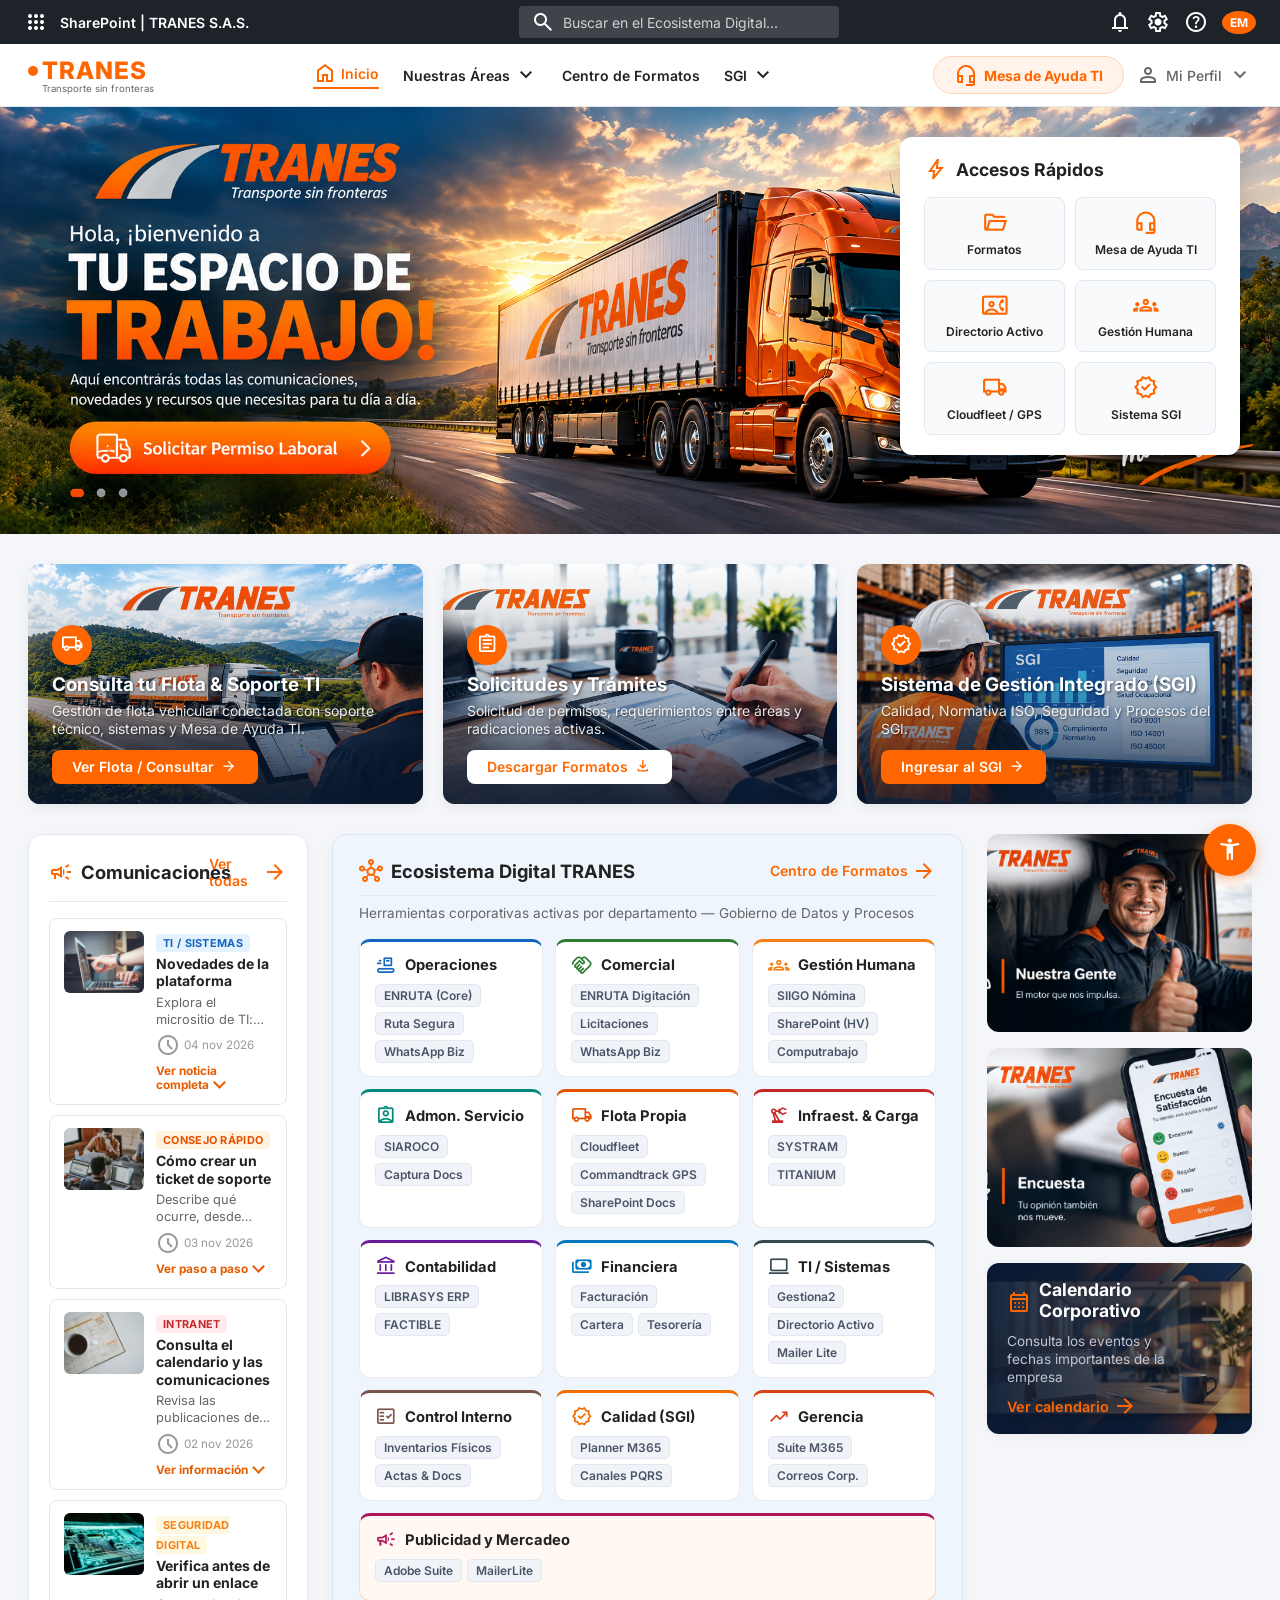
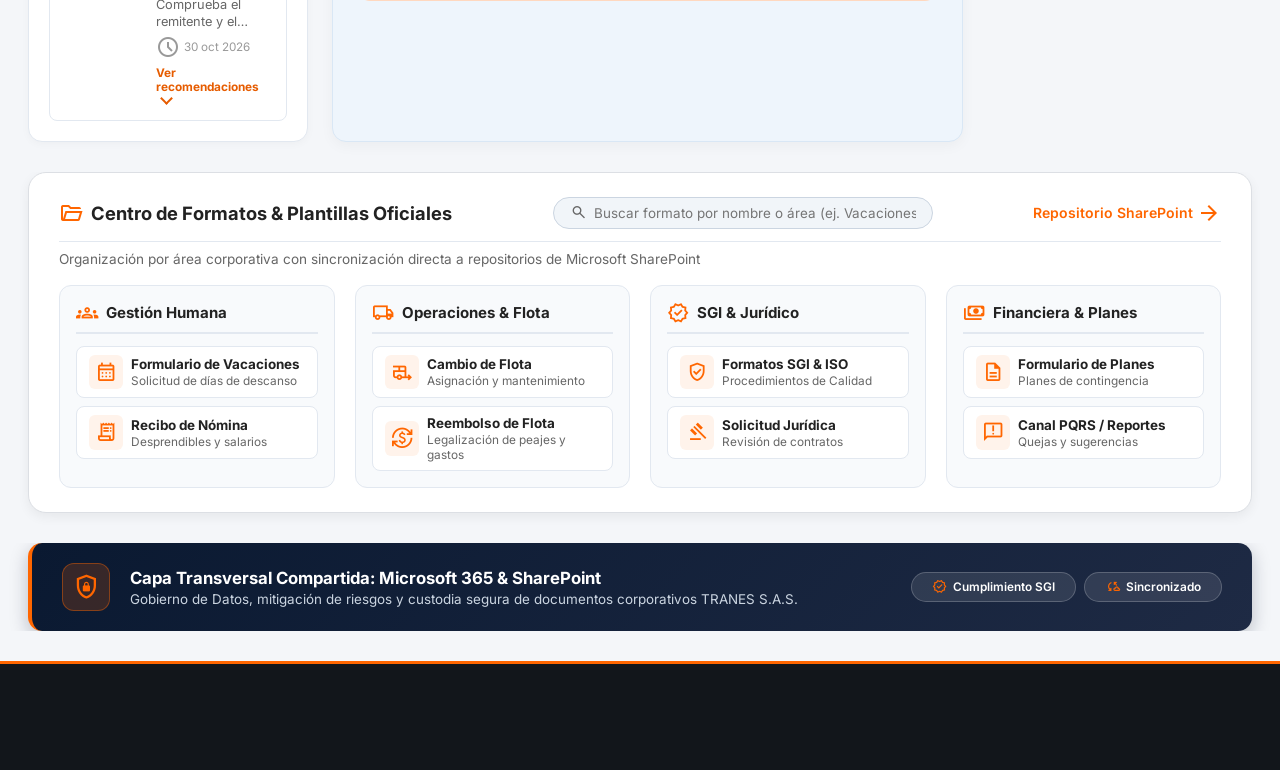
==== commit 13190985: "Actualiza diseño de intranet y micrositios Sincroniza navegación, estilos y contenido de Publicidad," ====
--- a/Diseño preview Sharepoint/index.html
+++ b/Diseño preview Sharepoint/index.html
@@ -15,7 +15,7 @@
   <link rel="stylesheet" href="https://fonts.googleapis.com/css2?family=Inter:wght@400;500;600;700;800&family=Caveat:wght@600;700&display=swap" media="print" onload="this.media='all'" />
 
   <!-- CSS CRÍTICO: carga síncrona -->
-  <link rel="stylesheet" href="styles.css" />
+  <link rel="stylesheet" href="styles.css?v=2" />
 
   <!-- Material Symbols: carga asíncrona para no bloquear renderizado -->
   <link rel="preload" as="style" href="https://fonts.googleapis.com/css2?family=Material+Symbols+Outlined:opsz,wght,FILL,GRAD@20..48,100..700,0..1,-50..200" />
@@ -84,7 +84,7 @@
           <a href="#area-control" role="menuitem"><span class="material-symbols-outlined">fact_check</span> Control Interno</a>
           <a href="#area-calidad" role="menuitem"><span class="material-symbols-outlined">verified</span> Calidad / SGI</a>
           <a href="#area-gerencia" role="menuitem"><span class="material-symbols-outlined">trending_up</span> Gerencia (M365)</a>
-          <a href="#area-publicidad" role="menuitem"><span class="material-symbols-outlined">campaign</span> Publicidad & Medios</a>
+          <a href="#area-publicidad" role="menuitem"><span class="material-symbols-outlined">campaign</span> Publicidad y Mercadeo</a>
         </div>
       </div>
 
@@ -200,39 +200,76 @@
         
         <div class="news-list">
           <article class="news-item">
-            <div class="news-thumb" style="background-image: url('assets/news-comunicado.jpg');" role="img" aria-label="Horario especial Semana Santa" loading="lazy"></div>
+            <div class="news-thumb" style="background-image: url('assets/news-platform.jpg');" role="img" aria-label="Colaboradores consultando una plataforma en su computador" loading="lazy"></div>
             <div class="news-info">
-              <span class="tag tag-red">Comunicado</span>
-              <h3>Horario especial Semana Santa</h3>
-              <p>Informamos a todos los colaboradores que durante la semana santa el horario de operación tendrá modificación...</p>
-              <small><span class="material-symbols-outlined icon-small" aria-hidden="true">schedule</span> 15 abr 2025</small>
+              <span class="tag tag-blue">TI / Sistemas</span>
+              <h3><a href="../ti-sistemas.html">Novedades de la plataforma</a></h3>
+              <p>Explora el micrositio de TI: allí encuentras guías, buenas prácticas, equipo y acceso a la Mesa de Ayuda.</p>
+              <small><span class="material-symbols-outlined icon-small" aria-hidden="true">schedule</span> <time datetime="2026-11-04">04 nov 2026</time></small>
+              <details class="news-expanded">
+                <summary><span class="news-more">Ver noticia completa</span><span class="news-less">Ver menos</span></summary>
+                <div class="news-expanded-content">
+                  <p>En el micrositio de TI / Sistemas puedes consultar las guías y buenas prácticas, conocer al equipo y encontrar los accesos a los servicios de soporte.</p>
+                  <a href="../ti-sistemas.html">Visitar TI / Sistemas</a>
+                </div>
+              </details>
             </div>
           </article>
           <article class="news-item">
-            <div class="news-thumb" style="background-image: url('assets/news-noticias.jpg');" role="img" aria-label="Nuevos beneficios" loading="lazy"></div>
+            <div class="news-thumb" style="background-image: url('assets/news-ticket.jpg');" role="img" aria-label="Equipo colaborando frente a sus computadores" loading="lazy"></div>
             <div class="news-info">
-              <span class="tag tag-blue">Noticias</span>
-              <h3>Nuevos beneficios para nuestros colaboradores</h3>
-              <p>Conoce aquí todos los beneficios y convenios que tenemos para ti y tu familia.</p>
-              <small><span class="material-symbols-outlined icon-small" aria-hidden="true">schedule</span> 10 abr 2025</small>
+              <span class="tag tag-orange">Consejo rápido</span>
+              <h3><a href="../ti-sistemas.html#guias">Cómo crear un ticket de soporte</a></h3>
+              <p>Describe qué ocurre, desde cuándo y a quién afecta. Adjunta una captura del error para ayudar al equipo a resolverlo.</p>
+              <small><span class="material-symbols-outlined icon-small" aria-hidden="true">schedule</span> <time datetime="2026-11-03">03 nov 2026</time></small>
+              <details class="news-expanded">
+                <summary><span class="news-more">Ver paso a paso</span><span class="news-less">Ver menos</span></summary>
+                <div class="news-expanded-content">
+                  <ol>
+                    <li>Abre la Mesa de Ayuda TI.</li>
+                    <li>Crea una solicitud en el tablero de soporte.</li>
+                    <li>Indica qué equipo o servicio presenta el problema y desde cuándo.</li>
+                    <li>Adjunta una captura o el mensaje de error y guarda el ticket.</li>
+                  </ol>
+                  <a href="../ti-sistemas.html#guias">Consultar guía completa</a>
+                </div>
+              </details>
             </div>
           </article>
           <article class="news-item">
-            <div class="news-thumb" style="background-image: url('assets/news-sst.jpg');" role="img" aria-label="Campaña de salud" loading="lazy"></div>
+            <div class="news-thumb" style="background-image: url('assets/news-calendar.jpg');" role="img" aria-label="Calendario mensual de actividades" loading="lazy"></div>
             <div class="news-info">
-              <span class="tag tag-yellow">SGI / SST</span>
-              <h3>Cuida tu salud, cuida tu vida</h3>
-              <p>Te invitamos a participar en la campaña de prevención de riesgos laborales SGI. Juntos por un entorno más seguro.</p>
-              <small><span class="material-symbols-outlined icon-small" aria-hidden="true">schedule</span> 07 abr 2025</small>
+              <span class="tag tag-red">Intranet</span>
+              <h3>Consulta el calendario y las comunicaciones</h3>
+              <p>Revisa las publicaciones de la intranet y el calendario para tener presentes las actividades y fechas importantes.</p>
+              <small><span class="material-symbols-outlined icon-small" aria-hidden="true">schedule</span> <time datetime="2026-11-02">02 nov 2026</time></small>
+              <details class="news-expanded">
+                <summary><span class="news-more">Ver información</span><span class="news-less">Ver menos</span></summary>
+                <div class="news-expanded-content">
+                  <p>Consulta el calendario corporativo para revisar las fechas y actividades publicadas. Las comunicaciones de la intranet se actualizarán aquí.</p>
+                  <a href="../calendario.html">Abrir calendario</a>
+                </div>
+              </details>
             </div>
           </article>
           <article class="news-item">
-            <div class="news-thumb" style="background-image: url('assets/news-cultura.jpg');" role="img" aria-label="Cultura Tranes" loading="lazy"></div>
+            <div class="news-thumb" style="background-image: url('assets/news-security.jpg');" role="img" aria-label="Circuitos y tecnología digital" loading="lazy"></div>
             <div class="news-info">
-              <span class="tag tag-orange">Cultura Tranes</span>
-              <h3>Celebramos a nuestros conductores</h3>
-              <p>Reconocemos el compromiso y la dedicación de todo nuestro equipo en carretera.</p>
-              <small><span class="material-symbols-outlined icon-small" aria-hidden="true">schedule</span> 02 abr 2025</small>
+              <span class="tag tag-yellow">Seguridad digital</span>
+              <h3>Verifica antes de abrir un enlace</h3>
+              <p>Comprueba el remitente y el destino del enlace. Si algo parece sospechoso, no compartas tus claves y consulta con TI.</p>
+              <small><span class="material-symbols-outlined icon-small" aria-hidden="true">schedule</span> <time datetime="2026-10-30">30 oct 2026</time></small>
+              <details class="news-expanded">
+                <summary><span class="news-more">Ver recomendaciones</span><span class="news-less">Ver menos</span></summary>
+                <div class="news-expanded-content">
+                  <ul>
+                    <li>Revisa cuidadosamente la dirección del remitente y del sitio antes de iniciar sesión.</li>
+                    <li>No compartas contraseñas ni códigos de verificación.</li>
+                    <li>Si el mensaje o el enlace te parece sospechoso, no lo abras y consulta con el equipo de TI.</li>
+                  </ul>
+                  <a href="../ti-sistemas.html">Más información de seguridad digital</a>
+                </div>
+              </details>
             </div>
           </article>
         </div>
@@ -354,7 +391,7 @@
             </div>
 
             <div class="area-card area-card-wide" id="area-publicidad" style="--col-accent: #ad1457;">
-              <div class="area-head"><span class="material-symbols-outlined" aria-hidden="true">campaign</span> Publicidad & Medios</div>
+              <div class="area-head"><span class="material-symbols-outlined" aria-hidden="true">campaign</span> Publicidad y Mercadeo</div>
               <div class="area-tools">
                 <span class="tool-badge">Adobe Suite</span>
                 <span class="tool-badge">MailerLite</span>
@@ -578,11 +615,6 @@
         </div>
       </div>
 
-      <div class="footer-script" aria-hidden="true">
-        <span>Juntos</span>
-        <span class="hl">llegamos</span>
-        <span>más lejos</span>
-      </div>
     </div>
   </footer>
 
--- a/Diseño preview Sharepoint/styles.css
+++ b/Diseño preview Sharepoint/styles.css
@@ -437,7 +437,22 @@
 .news-item:hover { box-shadow: 0 4px 12px rgba(0,0,0,0.07); border-color: #c8d8ea; }
 .news-thumb { width: 80px; min-width: 80px; height: 62px; border-radius: var(--radius-sm); flex-shrink: 0; background-size: cover; background-position: center; }
 .news-info h3 { font-size: var(--text-md); font-weight: 700; margin: 4px 0 4px; color: var(--text-dark); line-height: 1.25;}
+.news-info h3 a { color: inherit; text-decoration: none; }
+.news-info h3 a:hover, .news-info h3 a:focus-visible { color: var(--orange-hover); text-decoration: underline; }
 .news-info p { font-size: var(--text-sm); color: var(--text-gray); display: -webkit-box; -webkit-line-clamp: 2; -webkit-box-orient: vertical; overflow: hidden; line-height: 1.35;}
+.news-expanded { margin-top: 7px; }
+.news-expanded summary { color: var(--orange-hover); cursor: pointer; font-size: var(--text-xs); font-weight: 700; list-style: none; }
+.news-expanded summary::-webkit-details-marker { display: none; }
+.news-expanded summary::after { content: ""; display: inline-block; width: 7px; height: 7px; margin: 0 0 2px 6px; border-right: 2px solid currentColor; border-bottom: 2px solid currentColor; transform: rotate(45deg); }
+.news-expanded[open] summary::after { transform: rotate(225deg); margin-bottom: -2px; }
+.news-expanded summary:focus-visible { outline: 2px solid var(--orange); outline-offset: 2px; border-radius: 2px; }
+.news-less, .news-expanded[open] .news-more { display: none; }
+.news-expanded[open] .news-less { display: inline; }
+.news-expanded-content { padding-top: 6px; }
+.news-expanded-content p, .news-expanded-content li { color: var(--text-gray); font-size: var(--text-sm); line-height: 1.45; }
+.news-expanded-content p { display: block; overflow: visible; margin-bottom: 6px; }
+.news-expanded-content ol, .news-expanded-content ul { padding-left: 18px; margin: 0 0 7px; }
+.news-expanded-content a { color: var(--orange-hover); font-size: var(--text-sm); font-weight: 700; text-decoration: underline; }
 .news-info small { color: #999; font-size: 0.73rem; display: flex; align-items: center; gap: var(--space-2xs); margin-top: 5px;}
 .icon-small { font-size: 0.9rem; }
 .tag { font-size: var(--text-2xs); padding: 2px 7px; border-radius: 4px; font-weight: 700; text-transform: uppercase; letter-spacing: 0.3px; }
@@ -876,19 +891,6 @@
   transform: translateY(-2px);
   box-shadow: 0 4px 10px rgba(255, 102, 0, 0.4);
 }
-
-.footer-script {
-  display: flex;
-  flex-direction: column;
-  font-family: 'Caveat', cursive;
-  font-size: 1.5rem;
-  font-weight: 700;
-  line-height: 0.95;
-  color: white;
-  text-align: right;
-  transform: rotate(-4deg);
-}
-.footer-script .hl { color: var(--orange); }
 
 /* ============================================
    ECOSISTEMA DIGITAL — Mapa Interactivo
@@ -1201,7 +1203,6 @@
 
   /* Footer */
   .footer-inner { justify-content: center; text-align: center; }
-  .footer-script { text-align: center; }
   .footer-contact { justify-content: center; }
   .footer-social { align-items: center; }
 
@@ -1272,7 +1273,6 @@
   .site-footer { padding: var(--space-lg) var(--side-padding); }
   .footer-inner { gap: var(--space-lg); }
   .footer-contact { flex-direction: column; gap: var(--space-md); }
-  .footer-script { font-size: 1.2rem; }
 
   /* Ecosystem */
   .eco-columns { grid-template-columns: 1fr; }
